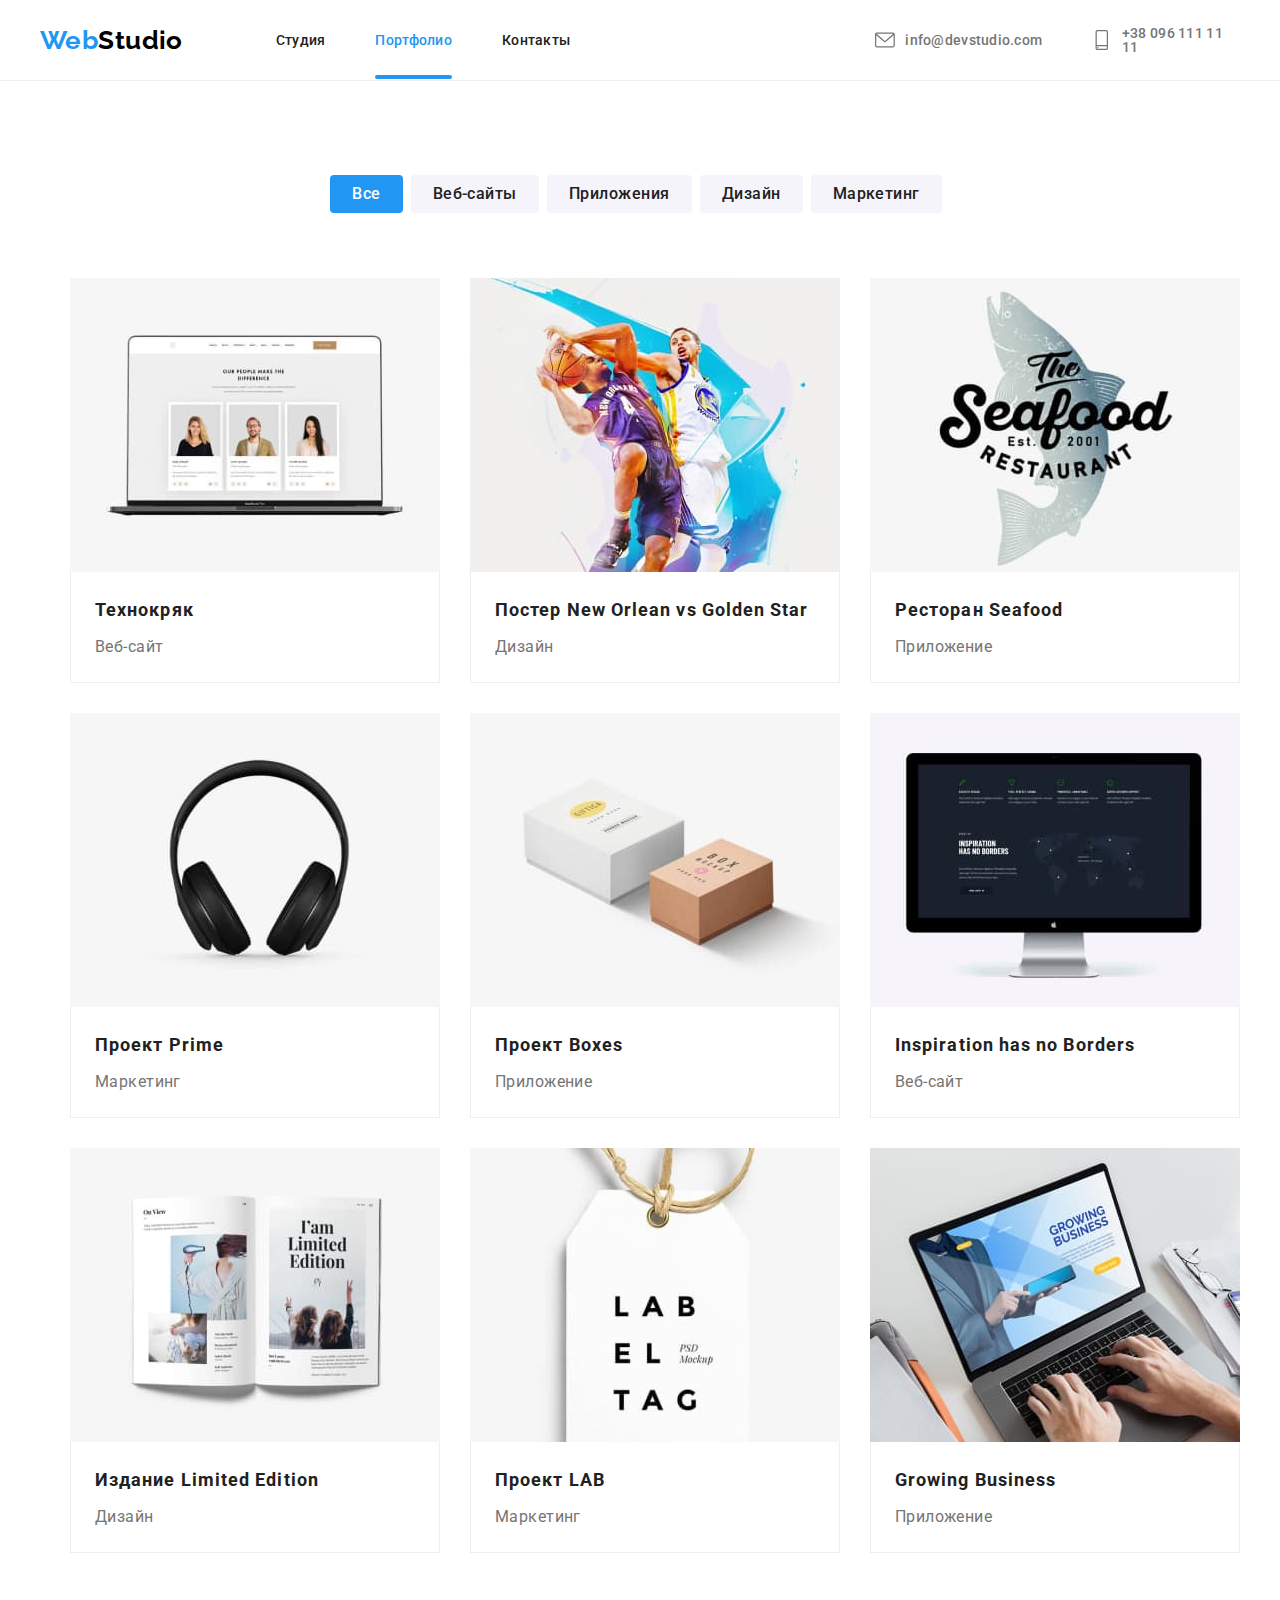
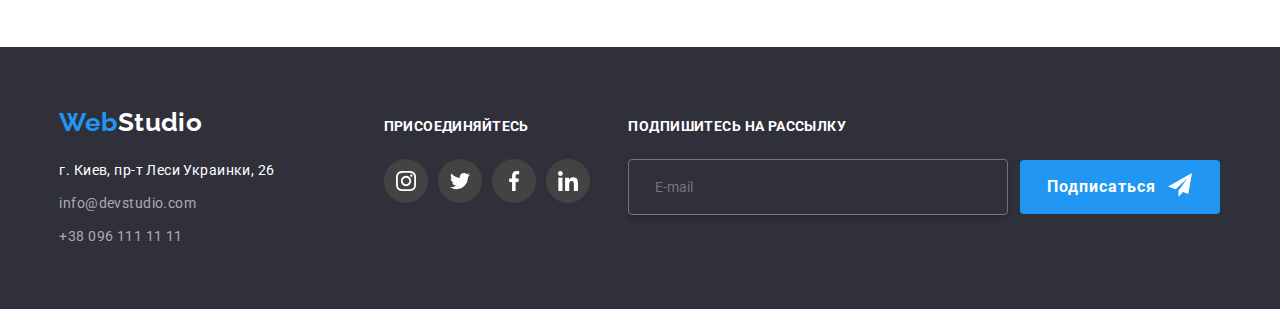
==== portfolio.html @ 8654f837 "rewright" ====
<!DOCTYPE html>
<html lang="ru">
    <head>
        <meta charset="UTF-8">
        <meta http-equiv="X-UA-Compatible" content="IE=edge">
        <meta name="viewport" content="width=device-width, initial-scale=1.0">
        <title>Document</title>
        <link rel="preconnect" href="https://fonts.googleapis.com">
        <link rel="preconnect" href="https://fonts.gstatic.com" crossorigin>
        <link href="https://fonts.googleapis.com/css2?family=Raleway:wght@700&family=Roboto:wght@400;500;700;900&display=swap"
            rel="stylesheet">
        <link rel="stylesheet" href="./scss/utils/_normolize.scss">
        <link rel="stylesheet" href="./css/main.min.css">
    </head>

    <body class="page">
            <div class="page-header header--border">
                <nav class="container header">
                    <div class="nav">
                        <a class="logo logo--upper link" href=""><span class="accent">Web</span>Studio</a>
            
                        <button class="menu-toggle js-open-menu" aria-expanded="false" aria-controls="mobile-menu">
                            <svg class="icon-menu">
                                <use href="./images/icons.svg#icon-menu"></use>
                            </svg>
                        </button>
            
                        <div class="menu-container js-menu-container" id="mobile-menu">
                            <div class="menu-flex">
            
                                <ul class="mob-header__list list">
                                    <li class="mob-header__item">
                                        <a class="mob-header__link mob-header__link--black  link"
                                            href="./index.html">Студия</a>
                                    </li>
            
                                    <li class="mob-header__item">
                                        <a class="mob-header__link header__link--black header__current link" href="./portfolio.html">Портфолио</a>
                                    </li>
            
                                    <li class="mob-header__item">
                                        <a class="mob-header__link header__link--black link" href="">Контакты</a>
                                    </li>
                                </ul>
                                <button class="menu-toggle js-close-menu">
                                    <svg class="icon-cross">
                                        <use href="./images/icons.svg#icon-Vector"></use>
                                    </svg>
                                </button>
                            </div>
                            <div>
                                <ul class="mob-header__adress list">
                                    <li class="mob-header__item">
                                        <a class="mob-header__link link header__phone mob-header__phone"
                                            href="tel:+380961111111"></a>
                                    </li>
                                    <li class="mob-header__item">
                                        <a class="mob-header__link link header__mail mob-header__mail header__contact"
                                            href="mailto:info@devstudio.com"></a>
                                    </li>
            
                                </ul>
                            </div>
            
                            <div>
                                <ul class="list social-list social-list-menu">
                                    <li class="social-list__item social-list-menu__mobil">
                                        <a class="social-list__link social-list-menu__link link" href="#">
                                            <p>Instagram</p>
                                        </a>
                                    </li>
                                    <li class="social-list__item social-list-menu__mobil">
                                        <a class="social-list__link social-list-menu__link link" href="#">
                                            <p>Twitter</p>
                                        </a>
                                    </li>
                                    <li class="social-list__item social-list-menu__mobil">
                                        <a class="social-list__link social-list-menu__link link" href="#">
                                            <p>Facebook</p>
                                        </a>
                                    </li>
                                    <li class="social-list__item social-list-menu__mobil">
                                        <a class="social-list__link social-list-menu__link social-list-menu__link--outborder link"
                                            href="#">
                                            <p>
                                                Linkadln
                                            </p>
                                        </a>
                                    </li>
                                </ul>
            
                            </div>
            
                        </div>
                    </div>
            
                    <div class="mobil-menu">
                        <ul class="header__list list">
                            <li class="header__item">
                                <a class="header__link header__link--black  link" href="./index.html">Студия</a>
                            </li>
            
                            <li class="header__item">
                                <a class="header__link header__link--black header__current link" href="./portfolio.html">Портфолио</a>
                            </li>
            
                            <li class="header__item">
                                <a class="header__link header__link--black link" href="">Контакты</a>
                            </li>
                        </ul>
            
                        <ul class="header__adress">
                            <li class="header__item">
                                <a class="header__link link header__mail header__contact" href="mailto:info@devstudio.com">
                                    <svg class="header__icon" aria-hidden="true">
                                        <use href="./images/icons.svg#icon-envelope"></use>
                                    </svg>
                                </a>
                            </li>
            
                            <li class="header__item">
                                <a class="header__link link header__phone" href="tel:+380961111111">
                                    <svg class="header__icon" aria-hidden="true">
                                        <use href="./images/icons.svg#icon-smartphone"></use>
                                    </svg>
                                </a>
                            </li>
                        </ul>
                    </div>
                </nav>
            </div>
        <main>
            <section class="section section-portfolio">
                <div class="container">
                    <h1 class="button-caption">Заголовки</h1>
                    <ul class="list button-list">
                        <li class="btn-list"><button class="button active" type="button">Все</button></li>
                        <li class="btn-list"><button class="button" type="button">Веб-сайты</button></li>
                        <li class="btn-list"><button class="button" type="button">Приложения</button></li>
                        <li class="btn-list"><button class="button" type="button">Дизайн</button></li>
                        <li class="btn-list"><button class="button" type="button">Маркетинг</button></li>
                    </ul>

                    <ul class="container project list">
                            <li class="project__list">
                                <a class="project__link link" href="">
                                    <div class="project__img">
                                        <img srcset="
                                        ./images/mob/web.jpg 1x,
                                        ./images/mob/web2.jpg 2x,
                                        ./images/tablet/deskteam.jpg 1x,
                                        ./images/tablet/deskteam@2x.jpg 2x,
                                        ./images/desk/teamdesk.jpg 1x,
                                        ./images/desk/teamdesk@2x.jpg 2x
                                        "                                        
                                        src="./images/mob/web.jpg" alt="Веб-сайт">
                                        <div class="project__overlay">
                                            <p>
                                                Ресурс предлагает комплексные предложения с разным уровнем функционала и сервисов. Все это позволит посетителю
                                                получить
                                                исчерпывающие сведения о компании или частном лице.
                                            </p>
                                        </div>
                                    </div>
                                    <div class="project__group">
                                        <h2 class="project__title">Технокряк</h2>
                                        <p class="project__text">Веб-сайт</p>
                                    </div>
                                </a>
                            </li>
                            <li class="project__list">
                                <a class="project__link link" href="">
                                    <div  class="project__img">
                                        <img 
                                        srcset="
                                        ./images/mob/design-mob.jpg 1x,
                                        ./images/mob/design-mob2.jpg 2x,
                                        ./images/tablet/design.jpg 1x,
                                        ./images/tablet/design@2x.jpg 2x,
                                        ./images/desk/design740.jpg 1x,
                                        ./images/desk/design740@2x.jpg 2x
                                        "                                 
                                        
                                        src="./images/mob/desk-mob.jpg" alt="Дизайн" height="405">
                                        <div class="project__overlay">
                                            <p>
                                                Ресурс предлагает комплексные предложения с разным уровнем функционала и сервисов. Все это позволит
                                                посетителю
                                                получить
                                                исчерпывающие сведения о компании или частном лице.
                                            </p>
                                        </div>
                                    </div>
                                    <div class="project__group">
                                        <h2 class="project__title">Постер New Orlean vs Golden Star</h2>
                                        <p class="project__text">Дизайн</p>
                                    </div>
                                </a>
                                
                            </li>
                            <li class="project__list">
                                <a class="project__link link" href="">
                                    <div class="project__img">
                                        <img 
                                        srcset="
                                        ./images/mob/restaurant-mob.jpg 1x,
                                        ./images/mob/restaurant-mob2.jpg 2x,
                                        ./images/tablet/restaurant.jpg 1x,
                                        ./images/tablet/restaurant@2x.jpg 2x,
                                        ./images/desk/restaurant-big.jpg 1x,
                                        ./images/desk/restaurant-big@2x.jpg 2x
                                        "                                 
                                        src="./images/mob/restaurant-mob.jpg" alt="Приложение" height="405">
                                        <div class="project__overlay">
                                            <p>
                                                Ресурс предлагает комплексные предложения с разным уровнем функционала и сервисов. Все это позволит
                                                посетителю
                                                получить
                                                исчерпывающие сведения о компании или частном лице.
                                            </p>
                                        </div>
                                    </div>
                                    <div class="project__group">
                                        <h2 class="project__title">Ресторан Seafood</h2>
                                        <p class="project__text">Приложение</p>
                                    </div>
                                </a>
                                
                            </li>
                            <li class="project__list">
                                <a class="project__link link" href="">
                                    <div class="project__img">
                                        <img 
                                        srcset="
                                        ./images/mob/headphones.jpg 1x,
                                        ./images/mob/headphones-mob2.jpg 2x,
                                        ./images/tablet/headphones.jpg 1x,
                                        ./images/tablet/headphones@2x.jpg 2x,
                                        ./images/desk/headphones-desk.jpg 1x,
                                        ./images/desk/headphones-desk@2x.jpg 2x
                                        "                                 
                                        
                                        src="./images/mob/headphones.jpg" alt="Маркетинг" height="405">
                                        <div class="project__overlay">
                                            <p>
                                                Ресурс предлагает комплексные предложения с разным уровнем функционала и сервисов. Все это позволит
                                                посетителю
                                                получить
                                                исчерпывающие сведения о компании или частном лице.
                                            </p>
                                        </div>
                                    </div>
                                    <div class="project__group">
                                        <h2 class="project__title">Проект Prime</h2>
                                        <p class="project__text">Маркетинг</p>
                                    </div>
                                </a>
                            </li>
                            <li class="project__list">
                                <a class="project__link link" href="">
                                    <div class="project__img">
                                        <img 
                                        srcset="
                                        ./images/mob/box-mob.jpg 1x,
                                        ./images/mob/box-mob2.jpg 2x,
                                        ./images/tablet/box.jpg 1x,
                                        ./images/tablet/box@2x.jpg 2x,
                                        ./images/desk/box-desk.jpg 1x,
                                        ./images/desk/box-desk@2x.jpg 2x
                                        "                                 
                                                                          
                                        src="./images/mob/box-mob.jpg" alt="Приложение" height="405">
                                        <div class="project__overlay">
                                            <p>
                                                Ресурс предлагает комплексные предложения с разным уровнем функционала и сервисов. Все это позволит
                                                посетителю
                                                получить
                                                исчерпывающие сведения о компании или частном лице.
                                            </p>
                                        </div>
                                    </div>
                                    <div class="project__group">
                                        <h2 class="project__title">Проект Boxes</h2>
                                        <p class="project__text">Приложение</p>
                                    </div>
                                </a>
                            </li>
                            <li class="project__list">
                                <a class="project__link link" href="">
                                    <div class="project__img">
                                        <img 
                                        srcset="
                                        ./images/mob/desk-mob.jpg 1x,
                                        ./images/mob/desk-mob2.jpg 2x,
                                        ./images/tablet/desktop.jpg 1x,
                                        ./images/tablet/desktop@2x.jpg 2x,
                                        ./images/desk/desk-desk.jpg 1x,
                                        ./images/desk/desk-desk@2x.jpg 2x
                                        "                                 
                                        src="./images/mob/desk-mob.jpg" alt="Веб-сайт" height="405">
                                        <div class="project__overlay">
                                            <p>
                                                Ресурс предлагает комплексные предложения с разным уровнем функционала и сервисов. Все это позволит
                                                посетителю
                                                получить
                                                исчерпывающие сведения о компании или частном лице.
                                            </p>
                                        </div>
                                    </div>
                                    <div class="project__group">
                                        <h2 class="project__title">Inspiration has no Borders</h2>
                                        <p class="project__text">Веб-сайт</p>
                                    </div>
                                </a>
                            </li>
                            <li class="project__list">
                                <a class="project__link link" href="">
                                    <div class="project__img">
                                        <img 
                                         srcset="
                                        ./images/mob/bookmob.jpg 1x,
                                        ./images/mob/bookmob2.jpg 2x,
                                        ./images/tablet/book.jpg 1x,
                                        ./images/tablet/book@2x.jpg 2x,
                                        ./images/desk/book-desk.jpg 1x,
                                        ./images/desk/book-desk@2x.jpg 2x
                                        " 
                                        
                                        src="./images//mob/book-mob.jpg" alt="Дизайн" height="405">
                                        <div class="project__overlay">
                                            <p>
                                                Ресурс предлагает комплексные предложения с разным уровнем функционала и сервисов. Все это позволит
                                                посетителю
                                                получить
                                                исчерпывающие сведения о компании или частном лице.
                                            </p>
                                        </div>
                                    </div>
                                    <div class="project__group">
                                        <h2 class="project__title">Издание Limited Edition</h2>
                                        <p class="project__text">Дизайн</p>
                                    </div>
                                </a>
                            </li>
                            <li class="project__list">
                                <a class="project__link link" href="">
                                    <div class="project__img">
                                        <img 
                                        srcset="
                                        ./images/mob/label-mob.jpg 1x,
                                        ./images/mob/label-mob2.jpg 2x,
                                        ./images/tablet/label.jpg 1x,
                                        ./images/tablet/label@2x.jpg 2x,
                                        ./images/desk/label-desk.jpg 1x,
                                        ./images/desk/label-desk@2x.jpg 2x
                                        " 
                                        
                                        src="./images/mob/label-mob.jpg" alt="Маркетинг" height="405">
                                        <div class="project__overlay">
                                            <p>
                                                Ресурс предлагает комплексные предложения с разным уровнем функционала и сервисов. Все это позволит
                                                посетителю
                                                получить
                                                исчерпывающие сведения о компании или частном лице.
                                            </p>
                                        </div>
                                    </div>
                                    <div class="project__group">
                                        <h2 class="project__title">Проект LAB</h2>
                                        <p class="project__text">Маркетинг</p>
                                    </div>
                                </a>
                            </li>
                            <li class="project__list">
                                <a class="project__link link" href="">
                                    <div class="project__img">
                                        <img 
                                         srcset="
                                        ./images/mob/laptop-mob.jpg 1x,
                                        ./images/mob/laptop-mob2.jpg 2x,
                                        ./images/tablet/laptop.jpg 1x,
                                        ./images/tablet/laptop@2x.jpg 2x,
                                        ./images/desk/laptop-desk.jpg 1x,
                                        ./images/desk/laptop-desk@2x.jpg 2x
                                        " 
                                        
                                        
                                        src="./images/mob/laptop-mob.jpg" alt="Приложение" height="405">
                                        <div class="project__overlay">
                                            <p>
                                                Ресурс предлагает комплексные предложения с разным уровнем функционала и сервисов. Все это позволит
                                                посетителю
                                                получить
                                                исчерпывающие сведения о компании или частном лице.
                                            </p>
                                        </div>
                                    </div>
                                    <div class="project__group">
                                        <h2 class="project__title">Growing Business</h2>
                                        <p class="project__text">Приложение</p>
                                    </div>
                                </a>
                            </li>
                    </ul>
                </div>
            </section>
        </main>
        
        <footer class="footer">
            <div class="container footer-flex">
                <div class="adress">
                    <a class="logo link" href=""><span class="accent">Web</span>Studio</a>
        
                    <address>
                        <ul class="footer-contakts-list list">
                            <li class="footer-menu">
                                <a class="footer-contakts-link link" href="">г. Киев, пр-т Леси Украинки, 26</a>
                            </li>
        
                            <li class="footer-menu">
                                <a class="footer-contakts-link items link"
                                    href="mailto:info@devstudio.com">info@devstudio.com</a>
                            </li>
        
                            <li class="footer-menu">
                                <a class="footer-contakts-link items link" href="tel:+380961111111">+38 096 111 11 11</a>
                            </li>
                        </ul>
                    </address>
                </div>
        
                <div class="cta">
                    <b class="cta__title">присоединяйтесь</b>
                    <ul class="list list-cta">
                        <li class="social-item-cta">
                            <a class="social-list__link social-list__link--grey link" href="#">
                                <svg class="social-icon-cta" aria-hidden="true">
                                    <use href="./images/icons.svg#icon-insta"></use>
                                </svg>
                            </a>
                        </li>
                        <li class="social-item-cta">
                            <a class="social-list__link social-list__link--grey link" href="#">
                                <svg class="social-icon-cta" aria-hidden="true">
                                    <use href="./images/icons.svg#icon-tw"></use>
                                </svg>
                            </a>
                        </li>
                        <li class="social-item-cta">
                            <a class="social-list__link social-list__link--grey link" href="#">
                                <svg class="social-icon-cta" aria-hidden="true">
                                    <use href="./images/icons.svg#icon-fb"></use>
                                </svg>
                            </a>
                        </li>
                        <li class="social-item-cta">
                            <a class="social-list__link social-list__link--grey link" href="#">
                                <svg class="social-icon-cta" aria-hidden="true">
                                    <use href="./images/icons.svg#icon-in"></use>
                                </svg>
                            </a>
                        </li>
                    </ul>
                </div>

                <div class="follow-form">
                    <b class="cta__title">подпишитесь на рассылку</b>
                    <form class="form-follow-send">
                        <label class="form-follow-lable" for="follow-email"></label>
                        <input class="form-follow-input" id="follow-email" type="text" name="email" placeholder="E-mail">
                        <button class="form-send-button" type="submit">Подписаться
                            <svg class="form-send-icon" aria-hidden="true" width="24" height="24">
                                <use href="./images/icons.svg#icon-send"></use>
                            </svg>
                        </button>
                    </form>
                </div>
            </div>
        </footer>
        <script defer src="./js/mobil-menu.js"></script>
    </body>
</html>
---- css/main.min.css ----
/*! normalize.css v8.0.1 | MIT License | github.com/necolas/normalize.css */html{line-height:1.15;-webkit-text-size-adjust:100%}body{margin:0}main{display:block}h1{font-size:2em;margin:.67em 0}hr{box-sizing:content-box;height:0;overflow:visible}pre{font-family:monospace,monospace;font-size:1em}a{background-color:rgba(0,0,0,0)}abbr[title]{border-bottom:none;text-decoration:underline;-webkit-text-decoration:underline dotted;text-decoration:underline dotted}b,strong{font-weight:bolder}code,kbd,samp{font-family:monospace,monospace;font-size:1em}small{font-size:80%}sub,sup{font-size:75%;line-height:0;position:relative;vertical-align:baseline}sub{bottom:-0.25em}sup{top:-0.5em}img{border-style:none}button,input,optgroup,select,textarea{font-family:inherit;font-size:100%;line-height:1.15;margin:0}button,input{overflow:visible}button,select{text-transform:none}button,[type=button],[type=reset],[type=submit]{-webkit-appearance:button}button::-moz-focus-inner,[type=button]::-moz-focus-inner,[type=reset]::-moz-focus-inner,[type=submit]::-moz-focus-inner{border-style:none;padding:0}button:-moz-focusring,[type=button]:-moz-focusring,[type=reset]:-moz-focusring,[type=submit]:-moz-focusring{outline:1px dotted ButtonText}fieldset{padding:.35em .75em .625em}legend{box-sizing:border-box;color:inherit;display:table;max-width:100%;padding:0;white-space:normal}progress{vertical-align:baseline}textarea{overflow:auto}[type=checkbox],[type=radio]{box-sizing:border-box;padding:0}[type=number]::-webkit-inner-spin-button,[type=number]::-webkit-outer-spin-button{height:auto}[type=search]{-webkit-appearance:textfield;outline-offset:-2px}[type=search]::-webkit-search-decoration{-webkit-appearance:none}::-webkit-file-upload-button{-webkit-appearance:button;font:inherit}details{display:block}summary{display:list-item}template{display:none}[hidden]{display:none}html{box-sizing:border-box}:root{--font-family-primary: "Roboto", sans-serif;--font-family-logo: "Raleway", sans-serif;--color-background-primary: #e5e5e5;--color-tertiary: #ffffff;--color-primary: #757575;--color-secondary: #212121;--color-accent: #2196f3;--color-background: #2f303a;--color-button: #f5f4fa;--color-button-secondary: #eeeeee;--color-logo: #000000;--color-top: #ececec;--color-client: #afb1b8}.link{text-decoration:none;color:inherit;transition:opacity 250ms cubic-bezier(0.4, 0, 0.2, 1)}.list,.benefit__set,.client__set,.team__set{list-style:none;padding:0;margin:0;display:flex}h1,h2,h3,h4,h5,h6,p{margin:0}img{display:block;height:auto}@media screen and (max-width: 767px){img{width:100%}}*:focus-visible{outline:none}.logo{font-family:var(--font-family-logo);color:var(--color-logo);font-weight:700;font-size:26px;line-height:1.19;margin-top:26px;margin-bottom:26px}.footer .logo{color:var(--color-tertiary);margin-left:170px;margin:auto}@media screen and (min-width: 768px){.footer .logo{margin:0}}.header{display:block;align-items:center;position:relative}@media screen and (min-width: 768px){.header{display:flex}}@media screen and (min-width: 768px){.page-header{height:80px}}@media screen and (min-width: 768px)and (max-width: 1199px){.header__adress{display:block;list-style:none;margin-top:21px;margin-bottom:21px}}@media screen and (min-width: 1200px){.header__adress{display:flex;list-style:none;align-items:center;padding:0;margin-left:305px}}@media screen and (min-width: 768px){.header__list{list-style:none;padding-top:32px}}@media screen and (min-width: 1200px){.header__list{margin-left:93px}}@media screen and (max-width: 767px){.mobil-menu{display:none}}@media screen and (min-width: 768px){.mobil-menu{display:flex;height:100%}}@media screen and (min-width: 1200px){.mobil-menu{justify-content:space-between}}.header__link{font-weight:500;line-height:1.14;line-height:100%;letter-spacing:.02em;display:flex;align-items:center;fill:var(--color-primary);cursor:pointer;color:var(--color-primary)}.header__link--black{color:var(--color-secondary)}@media screen and (min-width: 768px){.header__link--black{padding-bottom:32px}}.header__link:hover,.header__link:focus,.header__current,.accent{color:var(--color-accent);fill:var(--color-accent);transition:cubic-bezier(0.4, 0, 0.2, 1);transition-duration:250ms}.header__current{position:relative}.header__link.header__current::after{position:absolute;content:" ";display:block;background-color:var(--color-accent);bottom:0;height:4px;width:100%;border-radius:2px}.header__mail::after{content:"info@devstudio.com";display:inline-block}@media screen and (min-width: 768px)and (max-width: 1199px){.header__mail{padding-bottom:10px}}.header__phone::after{content:"+38 096 111 11 11";display:inline-block}.header__icon{width:20px;height:20px;margin-right:10px}.nav{height:80px;position:relative;display:flex;align-items:center;justify-content:space-between}@media screen and (min-width: 768px)and (max-width: 1199px){.nav{margin-right:88px}}.header__item:not(:last-child){margin-right:50px}@media screen and (min-width: 768px){.header--border{border-bottom:1px solid var(--color-top)}}.section-activity{display:none}@media screen and (min-width: 1200px){.section-activity{display:flex;padding-bottom:94px}}@media screen and (max-width: 767px){.section-activity__set{display:block}}.section-activity__item:not(:last-child){margin-right:30px}.section-activity__item{position:relative;width:100%}.section-activity__item::before{position:absolute;bottom:0;background-color:rgba(47,48,58,.8);content:" ";width:100%;height:70px}.section-activity__img{width:100%}.section-activity__text{bottom:27px;position:absolute;font-weight:700;text-transform:uppercase;line-height:1.17;color:var(--color-tertiary);left:25%}.team{background-color:var(--color-button);padding-bottom:60px;padding-top:60px}@media screen and (min-width: 1200px){.team{padding-bottom:94px}}.team__img{width:100%}.team__text{color:var(--color-secondary);font-size:16px;font-weight:500;line-height:1.19;text-align:center;margin-bottom:10px}.team__position{color:var(--color-primary);font-size:16px;line-height:1.19;text-align:center;margin-bottom:16px}.team__pack{padding-bottom:24px;padding-top:30px}@media screen and (max-width: 767px){.team__set{display:block;width:100%;margin-top:30px}}@media screen and (min-width: 768px){.team__set{display:flex;justify-content:center;flex-wrap:wrap;margin-top:30px}}@media screen and (min-width: 1200px){.team__set{margin-top:50px}}.team .team__item{background-color:#fff;border-radius:4px;box-shadow:0px 2px 1px 0px rgba(0,0,0,.2),0px 1px 1px 0px rgba(0,0,0,.14),0px 1px 3px 0px rgba(0,0,0,.12)}@media screen and (min-width: 768px)and (max-width: 1199px){.team .team__item{flex-basis:calc((100% - 60px)/2)}}@media screen and (min-width: 1200px){.team .team__item{width:270px}}@media screen and (max-width: 767px){.team__item:not(:last-child){margin-bottom:30px}}@media screen and (min-width: 768px){.team__item:not(:nth-child(2n)){margin-right:30px}}@media screen and (min-width: 1200px){.team__item:not(:last-child){margin-right:30px}}@media screen and (min-width: 768px)and (max-width: 1200px){.team__item:nth-child(-n+2){margin-bottom:30px}}.social-list{justify-content:center}.social-list__item:not(:last-child){margin-right:10px}.social-list__link{display:block;width:44px;height:44px;border-radius:50%}.social-list__link--grey{background-color:#434343}.social-list__link:hover,.social-list__link:focus{cursor:pointer;background-color:var(--color-accent);transition:cubic-bezier(0.4, 0, 0.2, 1);transition-duration:250ms}.social-list__icon{fill:var(--color-client);cursor:pointer;padding:12px;width:20px;height:20px}.social-list__icon:hover{fill:var(--color-tertiary);transition:cubic-bezier(0.4, 0, 0.2, 1);transition-duration:250ms}.client{padding-top:60px;padding-bottom:60px}@media screen and (min-width: 1200px){.client{padding-bottom:94px}}.client__set{display:flex;flex-wrap:wrap;margin:-15px}@media screen and (max-width: 767px){.client__set{display:flex;flex-wrap:wrap}}@media screen and (max-width: 1200px){.client__set{display:flex}}.client__link{width:100%;height:100%;display:flex;align-items:center;justify-content:center;cursor:pointer;fill:var(--color-client);border:1px solid var(--color-client);border-radius:4px}.client__link:hover,.client__link:focus{fill:var(--color-accent);transition:cubic-bezier(0.4, 0, 0.2, 1);transition-duration:250ms;border:1px solid var(--color-accent)}.client__list{height:92px;width:100%;flex-wrap:wrap}@media screen and (max-width: 767px){.client__list{width:calc((100% - 60px)/2);margin:15px}}@media screen and (min-width: 768px){.client__list{width:calc((100% - 90px)/3);margin:15px}}@media screen and (min-width: 1200px){.client__list{width:calc((100% - 180px)/6);margin:15px}}.client__icon{width:106px;height:60px}.benefit{padding-top:60px}@media screen and (max-width: 1199px){.benefit{padding-bottom:60px}}@media screen and (max-width: 767px){.benefit__set{display:block}}@media screen and (min-width: 768px){.benefit__set{display:flex;flex-wrap:wrap;justify-content:center}}@media screen and (min-width: 1200px){.benefit__set{display:flex;flex-wrap:wrap;margin-bottom:0}}.benefit__item{display:flex;align-items:center;justify-content:center;border-radius:4px;background-color:var(--color-button);flex-wrap:wrap}.benefit__icon{width:70px;height:70px;padding:25px 100px}.benefit__title{color:var(--color-secondary);font-weight:700;font-size:14px;line-height:1.14;text-transform:uppercase;margin-bottom:10px;margin-top:30px}@media screen and (max-width: 767px){.benefit__title{text-align:center}}.benefit__text{color:var(--color-primary);line-height:1.71}@media screen and (max-width: 767px){.benefit__list{width:100%}}@media screen and (min-width: 768px){.benefit__list{width:354px}}@media screen and (min-width: 1200px){.benefit__list{width:270px;flex-basis:calc((100% - 120px)/4)}}@media screen and (min-width: 768px){.benefit__list:not(:nth-child(2n)){margin-right:30px}}@media screen and (min-width: 1200px){.benefit__list:not(:last-child){margin-right:30px}}@media screen and (min-width: 768px)and (max-width: 1200px){.benefit__list:nth-child(-n+2){margin-bottom:30px}}@media screen and (max-width: 767px){.benefit__list:not(:last-child){margin-bottom:30px}}.title{font-weight:700;font-size:28px;line-height:1.17;color:var(--color-secondary);text-align:center}@media screen and (min-width: 1200px){.title{font-size:36px}}.title--small{font-size:20px;line-height:1.15}.section{margin:auto}@media screen and (max-width: 480px){.section{padding:60px 0}}@media screen and (max-width: 767px){.section{padding:60px 0}}@media screen and (min-width: 1200px){.section{padding-top:94px}}.section-portfolio{margin:auto}@media screen and (max-width: 767px){.section-portfolio{padding-bottom:60px;padding-top:30px}}@media screen and (min-width: 768px)and (max-width: 1199px){.section-portfolio{padding-top:60px}}@media screen and (min-width: 1200px){.section-portfolio{padding-bottom:94px}}.hero{padding-top:200px;padding-bottom:200px;text-align:center;max-width:1200px}@media screen and (max-width: 479px){.hero{max-width:480px;background-image:linear-gradient(to right, rgba(47, 48, 58, 0.4), rgba(47, 48, 58, 0.4)),url(/images/mob/Header-mob.jpg)}}@media screen and (max-width: 479px)and (min-device-pixel-ratio: 2),screen and (max-width: 479px)and (-webkit-min-device-pixel-ratio: 2),screen and (max-width: 479px)and (min-resolution: 192dpi),screen and (max-width: 479px)and (min-resolution: 2dppx){.hero{background-image:linear-gradient(to right, rgba(47, 48, 58, 0.4), rgba(47, 48, 58, 0.4)),url(/images/mob/header-img@2x.jpg)}}@media screen and (min-width: 480px)and (max-width: 767px){.hero{max-width:768px;background-image:linear-gradient(to right, rgba(47, 48, 58, 0.4), rgba(47, 48, 58, 0.4)),url(/images/tablet/header-tablet.jpg)}}@media screen and (min-width: 480px)and (max-width: 767px)and (min-device-pixel-ratio: 2),screen and (min-width: 480px)and (max-width: 767px)and (-webkit-min-device-pixel-ratio: 2),screen and (min-width: 480px)and (max-width: 767px)and (min-resolution: 192dpi),screen and (min-width: 480px)and (max-width: 767px)and (min-resolution: 2dppx){.hero{background-image:linear-gradient(to right, rgba(47, 48, 58, 0.4), rgba(47, 48, 58, 0.4)),url(/images/tablet/header-tablet2.jpg)}}@media screen and (min-width: 768px){.hero{max-width:1200px;background-image:linear-gradient(to right, rgba(47, 48, 58, 0.4), rgba(47, 48, 58, 0.4)),url(/images/desk/header-desk.jpg)}}@media screen and (min-width: 768px)and (max-width: 1200px)and (min-device-pixel-ratio: 2),screen and (min-width: 768px)and (max-width: 1200px)and (-webkit-min-device-pixel-ratio: 2),screen and (min-width: 768px)and (max-width: 1200px)and (min-resolution: 192dpi),screen and (min-width: 768px)and (max-width: 1200px)and (min-resolution: 2dppx){.hero{background-image:linear-gradient(to right, rgba(47, 48, 58, 0.4), rgba(47, 48, 58, 0.4)),url(/images/desk/header-desk2.jpg)}}.hero__title{font-weight:900;font-size:26px;text-transform:uppercase;letter-spacing:.06em;line-height:1.36;margin-bottom:30px;color:var(--color-tertiary)}@media screen and (min-width: 1200px){.hero__title{font-size:44px}}.hero__overlay{background-color:var(--color-background);background-repeat:no-repeat;background-size:cover;background-position:center;width:100%;max-width:1600px;max-height:600px;margin-left:auto;margin-right:auto}.footer-contakts-link{color:var(--color-tertiary);line-height:1.71;font-style:normal}.footer-menu:not(:last-child){margin-bottom:9px}.footer-contakts-link:hover,.footer-contakts-link:focus{color:var(--color-accent);transition:cubic-bezier(0.4, 0, 0.2, 1);transition-duration:250ms}.footer-contakts-list .items{color:rgba(255,255,255,.6)}.footer{background-color:var(--color-background);padding-top:60px;padding-bottom:60px}.footer-flex{display:block;text-align:center}@media screen and (min-width: 768px){.footer-flex{display:flex;align-items:baseline;flex-wrap:wrap;justify-content:space-around}}@media screen and (min-width: 1200px){.footer-flex{text-align:start}}@media screen and (min-width: 1200px){.adress{margin:0}}.footer-contakts-list{display:block;margin-top:20px;margin-bottom:60px}@media screen and (min-width: 1200px){.footer-contakts-list{left:0;margin-bottom:0}}@media screen and (min-width: 1200px){.cta{margin-top:0;margin-left:70px}}.cta__title{color:var(--color-tertiary);text-transform:uppercase;line-height:1.14;font-weight:700;letter-spacing:.03em}.list-cta,.form-follow-input{margin-top:20px;justify-content:center}@media screen and (max-width: 767px){.list-cta,.form-follow-input{margin-bottom:60px}}.social-item-cta:not(:last-child){margin-right:10px}.social-icon-cta{cursor:pointer;padding:12px;fill:var(--color-tertiary);width:20px;height:20px}.follow-form{display:block}@media screen and (min-width: 1200px){.follow-form{margin-top:0}}.form-follow-send{display:block}@media screen and (min-width: 768px)and (max-width: 1200px){.form-follow-send{display:block}}@media screen and (min-width: 1200px){.form-follow-send{display:flex}}.form-follow-input{height:50px;width:358px;padding:2px 10px;border:none;border-radius:4px;font-size:16px;box-shadow:0px 4px 4px 0px rgba(0,0,0,.15);background-color:var(--color-background);border:1px solid var(--color-primary);font:inherit;margin-bottom:20px}.form-follow-input:hover,.form-follow-input:focus{border-color:var(--color-accent);color:var(--color-tertiary);transition:cubic-bezier(0.4, 0, 0.2, 1);transition-duration:250ms}.form-follow-input::-moz-placeholder{padding:15px 295px 15px 16px}.form-follow-input:-ms-input-placeholder{padding:15px 295px 15px 16px}.form-follow-input::placeholder{padding:15px 295px 15px 16px}.form-field-input:hover+svg,.form-field-input:focus+svg{fill:var(--color-accent);border-color:var(--color-accent);transition:cubic-bezier(0.4, 0, 0.2, 1);transition-duration:250ms}.form-send-button{position:relative;height:50px;width:200px;background-color:var(--color-accent);border-radius:4px;padding:27px;border:none;cursor:pointer;align-items:center;display:flex;margin:auto;font-family:var(--font-family-primary);font-weight:700;font-size:16px;line-height:1.88;letter-spacing:.06em;color:var(--color-tertiary)}@media screen and (min-width: 1200px){.form-send-button{margin-left:12px}}.form-send-icon{position:absolute;fill:var(--color-tertiary);right:28px;top:13px;margin-left:10px}.project{flex-wrap:wrap}@media screen and (min-width: 1200px){.project{padding-bottom:0}}.project__list{position:relative;box-sizing:border-box;height:auto;background-color:#fff;overflow:hidden;width:100%}@media screen and (min-width: 768px)and (max-width: 1199px){.project__list{display:flex;justify-content:center;flex-wrap:wrap;width:calc((100% - 60px)/2);margin:15px}}@media screen and (min-width: 1200px){.project__list{display:flex;justify-content:center;flex-wrap:wrap;width:calc((100% - 90px)/3);margin:15px}}@media screen and (max-width: 787px){.project__list:not(:last-child){margin-bottom:30px}}.project__link{display:block}.project__link:hover{box-shadow:1px 4px 6px rgba(0,0,0,.16),0px 4px 4px rgba(0,0,0,.06),0px 1px 1px rgba(0,0,0,.12)}.project__img{display:block;position:relative;height:auto;overflow:hidden}.project__title{color:var(--color-secondary);font-size:18px;font-weight:700;line-height:2;letter-spacing:.06em;margin-bottom:4px}.project__text{font-size:16px;line-height:1.88;margin-bottom:0}.project__group{padding:20px 24px;border-bottom:1px solid var(--color-button-secondary);border-left:1px solid var(--color-button-secondary);border-right:1px solid var(--color-button-secondary)}.project__overlay{position:absolute;padding:63px 24px;top:0;left:0;font-size:18px;line-height:1.55;color:var(--color-tertiary);background-color:var(--color-accent);transform:translateY(410px);transition:cubic-bezier(0.4, 0, 0.2, 1);transition-duration:250ms}.project__link:hover .project__overlay{transform:translateY(0)}@media screen and (min-width: 1200px){.project__list:nth-last-child(-n+3){margin-bottom:0}}.modal{position:absolute;top:50%;left:50%;transform:translate(-50%, -50%);padding:40px;border-radius:4px;background-color:var(--color-tertiary);box-shadow:0px 2px 1px 0px rgba(0,0,0,.2),0px 1px 1px 0px rgba(0,0,0,.14),0px 1px 3px 0px rgba(0,0,0,.12)}.modal-mob{padding:40px;border-radius:4px;background-color:var(--color-tertiary);box-shadow:0px 2px 1px 0px rgba(0,0,0,.2),0px 1px 1px 0px rgba(0,0,0,.14),0px 1px 3px 0px rgba(0,0,0,.12)}@media screen and (max-width: 767px){.modal-mob{position:absolute;top:50%;left:50%;transform:translate(-50%, -50%);max-width:500px}}.overlay-button{position:relative}.project__overlay{transition:cubic-bezier(0.4, 0, 0.2, 1);transition-duration:1250ms}.close-button{position:absolute;transform:translate(-75%, -75%);margin:3px 4px 4px 4px;border:1px solid var(--color-tertiary)}.close-button:hover,.close-button:focus{fill:var(--color-accent)}.modal-button{position:absolute;top:8px;right:8px;padding:0;width:30px;height:30px;border:1px solid rgba(0,0,0,.1);border-radius:50%;background-color:var(--color-tertiary);cursor:pointer;transition:cubic-bezier(0.4, 0, 0.2, 1);transition-duration:250ms}.form{margin-top:12px}.form-field-lable{font-size:12px;line-height:1.16;display:block;color:var(--color-primary);margin-bottom:4px}.form-field-group{position:relative;border:1px solid var(--color-client);border-radius:4px;margin-bottom:10px}.form-field-input{background-color:var(--color-tertiary);height:35px;width:400px;border:none;cursor:pointer;padding-left:35px;padding-right:13px}.form-field-group:hover,.form-field-group:focus,.form-field-group:active,.form-field-input:hover,.form-field-input:focus,.form-field-input:active{fill:var(--color-accent);border-color:var(--color-accent)}.form-field-icon{position:absolute;top:50%;left:3%;transform:translateY(-50%);fill:var(--color-logo);padding-top:11px;padding-bottom:11px}.form-field-textarea{height:96px;resize:none;padding:12px 16px;font-size:inherit;width:417px}.form-field-button{width:200px;height:50px;background-color:var(--color-accent);font-family:var(--font-family-primary);font-weight:700;font-size:16px;line-height:1.88;letter-spacing:.06em;color:var(--color-tertiary);cursor:pointer;border:none;border-radius:4px;display:block;margin-top:30px;margin-left:auto;margin-right:auto;transition:cubic-bezier(0.4, 0, 0.2, 1);transition-duration:250ms}.check-input{-webkit-appearance:none;-moz-appearance:none;appearance:none;width:16px;height:15px;border:1px solid #2196f3;position:relative;display:flex;align-items:center;margin-right:7px}.form-check{display:flex;align-items:center;cursor:pointer;margin-top:20px}.option{display:flex;justify-content:flex-end;flex-direction:row-reverse;margin-left:14px;margin-top:20px}.check__input{margin-right:7px;border:none;cursor:pointer}.check__agree{color:var(--color-accent);padding-left:3px}body{font-family:var(--font-family-primary);background-color:var(--color-background-primar);color:var(--color-primary);font-size:14px;font-weight:400;line-height:1.7;letter-spacing:.03em}.btn{background-color:var(--color-accent);font-family:var(--font-family-primary);font-weight:700;font-size:16px;line-height:1.88;letter-spacing:.06em;color:var(--color-tertiary);cursor:pointer;border:none;border-radius:4px;padding:10px 32px;display:flex;flex-wrap:wrap;margin:auto}@media screen and (min-width: 1200px){.btn{display:block}}.button.active{background-color:var(--color-accent);color:var(--color-tertiary);cursor:pointer}.button{font-family:var(--font-family-primary);background-color:var(--color-button);color:var(--color-secondary);font-weight:500;font-size:16px;line-height:1.63;letter-spacing:.03em;border:none;cursor:pointer;border-radius:4px;padding:6px 22px}.button:last-child{margin-right:0}.btn-list:hover,.btn-list:focus{box-shadow:0px 3px 1px rgba(0,0,0,.1),0px 1px 2px rgba(0,0,0,.08),0px 2px 2px rgba(0,0,0,.12)}.button:hover,.button:focus{background-color:var(--color-accent);color:var(--color-tertiary);transition:cubic-bezier(0.4, 0, 0.2, 1);transition-duration:250ms}.button-caption{display:none}.button-list{justify-content:center;margin-bottom:50px}@media screen and (max-width: 767px){.button-list{display:flex;flex-wrap:wrap;justify-content:flex-start}}.btn-list{margin-right:8px}@media screen and (max-width: 767px){.btn-list{margin-bottom:10px}}.backdrop{position:fixed;left:0;top:0;width:100%;height:100%;background-color:rgba(0,0,0,.2);transition:opacity 250ms cubic-bezier(0.4, 0, 0.2, 1);opacity:1}.backdrop{position:fixed;left:0;top:0;width:100%;height:100%;background-color:rgba(0,0,0,.2);transition:opacity 250ms cubic-bezier(0.4, 0, 0.2, 1);overflow-y:scroll;padding:40px 48px}.backdrop.is-hidden{opacity:0;pointer-events:none;visibility:hidden}.is-hidden{display:none}.container{margin-left:auto;margin-right:auto;padding-left:15px;padding-right:15px}.container__title{margin-bottom:30px}@media screen and (min-width: 480px){.container{width:480px}}@media screen and (min-width: 768px){.container{width:768px}}@media screen and (min-width: 1200px){.container{width:1200px}}.menu-flex{display:flex;justify-content:space-between}.mob-header__list{display:block;margin-top:48px}.mob-header__adress{display:block;margin-top:302px}.menu-toggle{height:40px;background-color:#fff;border:none;cursor:pointer;transition:color 250ms cubic-bezier(0.4, 0, 0.2, 1)}@media screen and (min-width: 768px){.menu-toggle{display:none}}.icon-cross{width:20px;height:20px;padding:11px;margin-top:10px;margin-right:25px}.icon-menu{width:24px;height:16px;padding:12px 8px}.mob-header__item{font-family:inherit;font-size:40px;line-height:1.17;letter-spacing:.02em;font-weight:500}.mob-header__item:not(:last-child){margin-bottom:32px}.mob-header__mail{font-family:inherit;font-size:28px;line-height:1.17;letter-spacing:.02em}.mob-header__phone{color:#2196f3}.social-list-menu{margin:0;padding:0;display:flex;justify-content:flex-start}.social-list-menu__mobil{font-family:inherit;font-size:18px;line-height:1.17;letter-spacing:.02em;font-weight:400;color:#2196f3;margin-top:64px;border-right:solid 1px rgba(33,33,33,.2);padding:10px;margin-bottom:48px}.social-list-menu__link{display:flex;width:auto;height:auto}.menu-container{position:fixed;top:0;left:0;width:100%;height:100%;padding-left:40px;padding-right:40px;padding-bottom:48px;background-color:#fff;z-index:999;transform:translateX(100%);transition:transform 250ms ease-in-out}.menu-container.is-open{transform:translateX(0)}.social-list-menu__link--outborder{border:none}/*# sourceMappingURL=main.min.css.map */
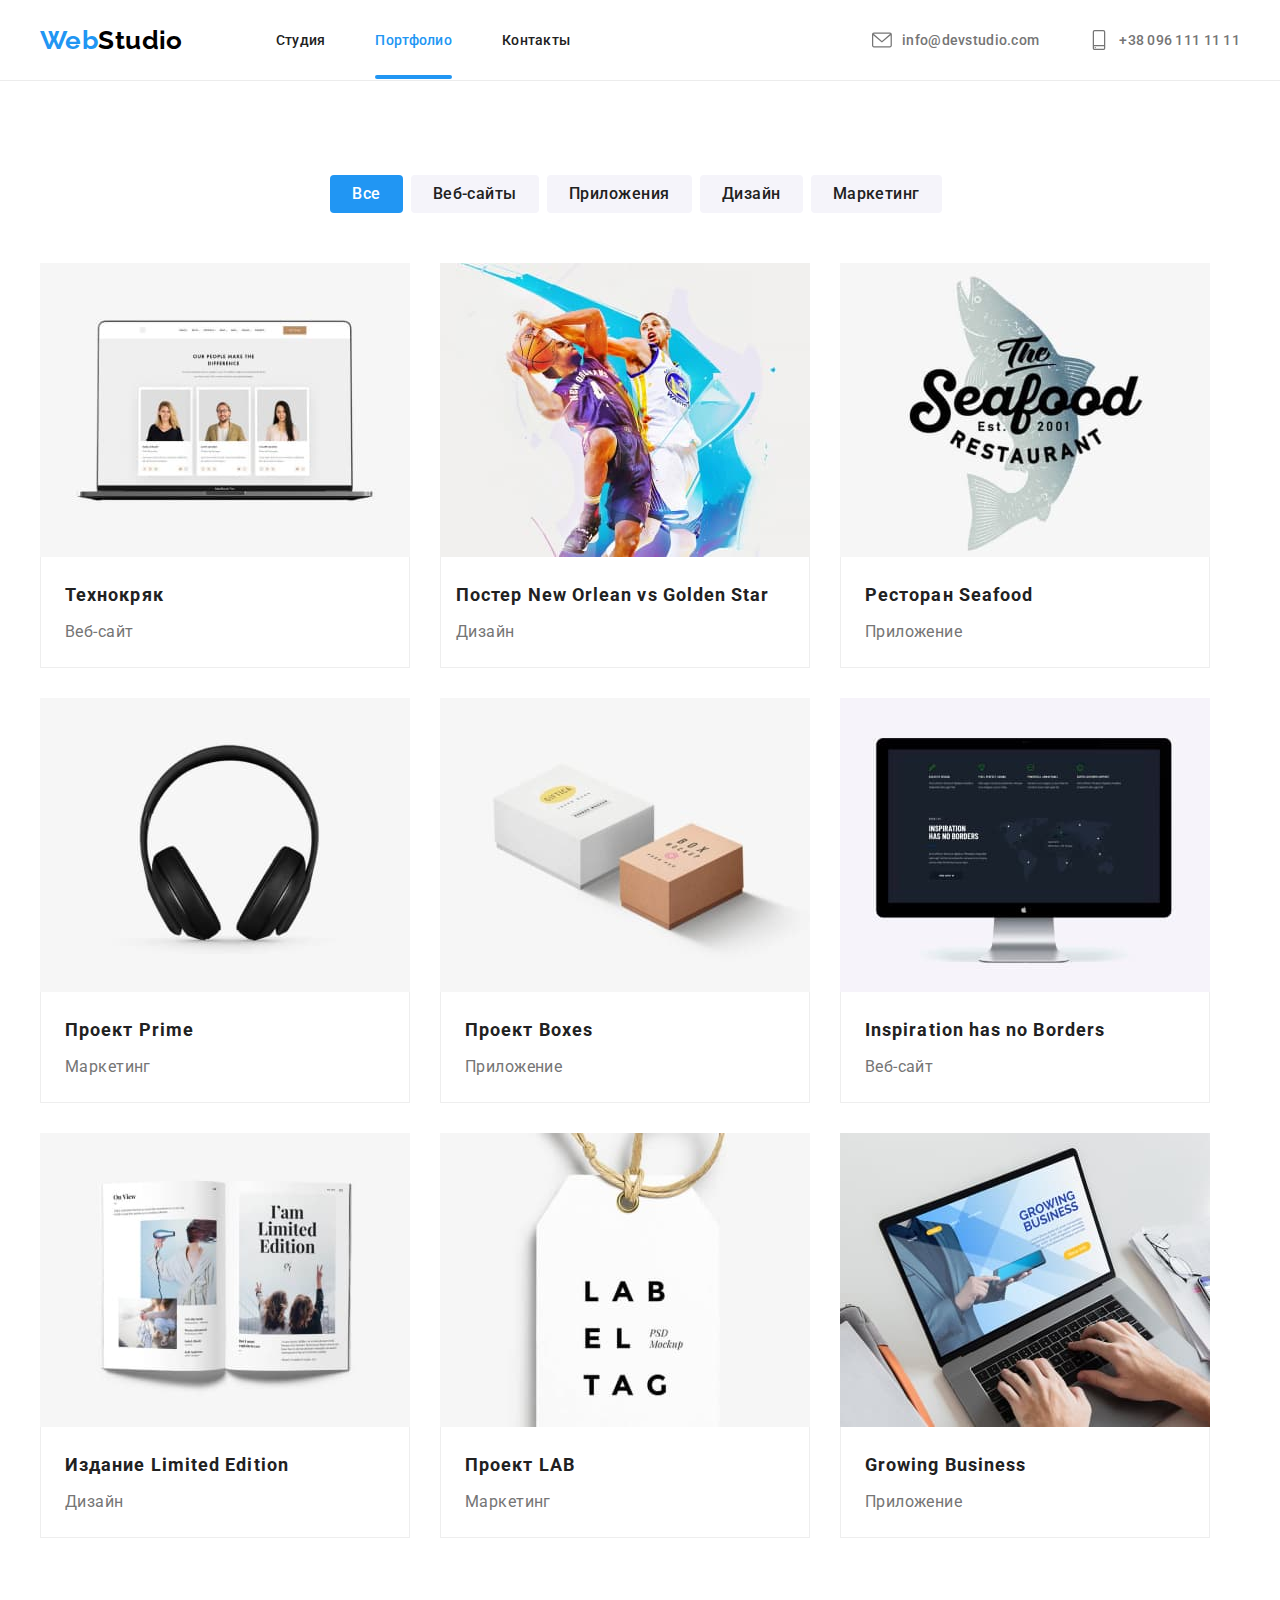
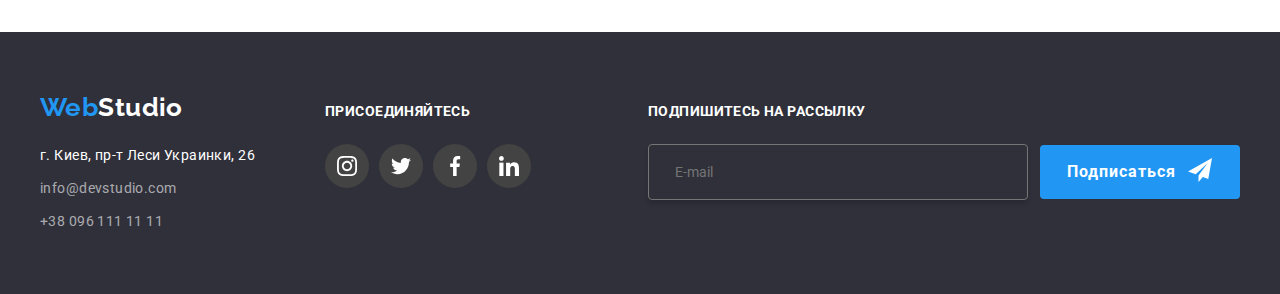
==== commit 66837030: "changes" ====
--- a/portfolio.html
+++ b/portfolio.html
@@ -9,7 +9,9 @@
         <link rel="preconnect" href="https://fonts.gstatic.com" crossorigin>
         <link href="https://fonts.googleapis.com/css2?family=Raleway:wght@700&family=Roboto:wght@400;500;700;900&display=swap"
             rel="stylesheet">
-        <link rel="stylesheet" href="./scss/utils/_normolize.scss">
+        <link rel="stylesheet" href="https://cdnjs.cloudflare.com/ajax/libs/modern-normalize/1.1.0/modern-normalize.min.css"
+            integrity="sha512-wpPYUAdjBVSE4KJnH1VR1HeZfpl1ub8YT/NKx4PuQ5NmX2tKuGu6U/JRp5y+Y8XG2tV+wKQpNHVUX03MfMFn9Q=="
+            crossorigin="anonymous" referrerpolicy="no-referrer" />
         <link rel="stylesheet" href="./css/main.min.css">
     </head>
 
@@ -141,7 +143,7 @@
                         <li class="btn-list"><button class="button" type="button">Маркетинг</button></li>
                     </ul>
 
-                    <ul class="container project list">
+                    <ul class="project list">
                             <li class="project__list">
                                 <a class="project__link link" href="">
                                     <div class="project__img">
@@ -191,7 +193,7 @@
                                             </p>
                                         </div>
                                     </div>
-                                    <div class="project__group">
+                                    <div class="project__group project__large">
                                         <h2 class="project__title">Постер New Orlean vs Golden Star</h2>
                                         <p class="project__text">Дизайн</p>
                                     </div>
--- a/css/main.min.css
+++ b/css/main.min.css
@@ -1 +1 @@
-/*! normalize.css v8.0.1 | MIT License | github.com/necolas/normalize.css */html{line-height:1.15;-webkit-text-size-adjust:100%}body{margin:0}main{display:block}h1{font-size:2em;margin:.67em 0}hr{box-sizing:content-box;height:0;overflow:visible}pre{font-family:monospace,monospace;font-size:1em}a{background-color:rgba(0,0,0,0)}abbr[title]{border-bottom:none;text-decoration:underline;-webkit-text-decoration:underline dotted;text-decoration:underline dotted}b,strong{font-weight:bolder}code,kbd,samp{font-family:monospace,monospace;font-size:1em}small{font-size:80%}sub,sup{font-size:75%;line-height:0;position:relative;vertical-align:baseline}sub{bottom:-0.25em}sup{top:-0.5em}img{border-style:none}button,input,optgroup,select,textarea{font-family:inherit;font-size:100%;line-height:1.15;margin:0}button,input{overflow:visible}button,select{text-transform:none}button,[type=button],[type=reset],[type=submit]{-webkit-appearance:button}button::-moz-focus-inner,[type=button]::-moz-focus-inner,[type=reset]::-moz-focus-inner,[type=submit]::-moz-focus-inner{border-style:none;padding:0}button:-moz-focusring,[type=button]:-moz-focusring,[type=reset]:-moz-focusring,[type=submit]:-moz-focusring{outline:1px dotted ButtonText}fieldset{padding:.35em .75em .625em}legend{box-sizing:border-box;color:inherit;display:table;max-width:100%;padding:0;white-space:normal}progress{vertical-align:baseline}textarea{overflow:auto}[type=checkbox],[type=radio]{box-sizing:border-box;padding:0}[type=number]::-webkit-inner-spin-button,[type=number]::-webkit-outer-spin-button{height:auto}[type=search]{-webkit-appearance:textfield;outline-offset:-2px}[type=search]::-webkit-search-decoration{-webkit-appearance:none}::-webkit-file-upload-button{-webkit-appearance:button;font:inherit}details{display:block}summary{display:list-item}template{display:none}[hidden]{display:none}html{box-sizing:border-box}:root{--font-family-primary: "Roboto", sans-serif;--font-family-logo: "Raleway", sans-serif;--color-background-primary: #e5e5e5;--color-tertiary: #ffffff;--color-primary: #757575;--color-secondary: #212121;--color-accent: #2196f3;--color-background: #2f303a;--color-button: #f5f4fa;--color-button-secondary: #eeeeee;--color-logo: #000000;--color-top: #ececec;--color-client: #afb1b8}.link{text-decoration:none;color:inherit;transition:opacity 250ms cubic-bezier(0.4, 0, 0.2, 1)}.list,.benefit__set,.client__set,.team__set{list-style:none;padding:0;margin:0;display:flex}h1,h2,h3,h4,h5,h6,p{margin:0}img{display:block;height:auto}@media screen and (max-width: 767px){img{width:100%}}*:focus-visible{outline:none}.logo{font-family:var(--font-family-logo);color:var(--color-logo);font-weight:700;font-size:26px;line-height:1.19;margin-top:26px;margin-bottom:26px}.footer .logo{color:var(--color-tertiary);margin-left:170px;margin:auto}@media screen and (min-width: 768px){.footer .logo{margin:0}}.header{display:block;align-items:center;position:relative}@media screen and (min-width: 768px){.header{display:flex}}@media screen and (min-width: 768px){.page-header{height:80px}}@media screen and (min-width: 768px)and (max-width: 1199px){.header__adress{display:block;list-style:none;margin-top:21px;margin-bottom:21px}}@media screen and (min-width: 1200px){.header__adress{display:flex;list-style:none;align-items:center;padding:0;margin-left:305px}}@media screen and (min-width: 768px){.header__list{list-style:none;padding-top:32px}}@media screen and (min-width: 1200px){.header__list{margin-left:93px}}@media screen and (max-width: 767px){.mobil-menu{display:none}}@media screen and (min-width: 768px){.mobil-menu{display:flex;height:100%}}@media screen and (min-width: 1200px){.mobil-menu{justify-content:space-between}}.header__link{font-weight:500;line-height:1.14;line-height:100%;letter-spacing:.02em;display:flex;align-items:center;fill:var(--color-primary);cursor:pointer;color:var(--color-primary)}.header__link--black{color:var(--color-secondary)}@media screen and (min-width: 768px){.header__link--black{padding-bottom:32px}}.header__link:hover,.header__link:focus,.header__current,.accent{color:var(--color-accent);fill:var(--color-accent);transition:cubic-bezier(0.4, 0, 0.2, 1);transition-duration:250ms}.header__current{position:relative}.header__link.header__current::after{position:absolute;content:" ";display:block;background-color:var(--color-accent);bottom:0;height:4px;width:100%;border-radius:2px}.header__mail::after{content:"info@devstudio.com";display:inline-block}@media screen and (min-width: 768px)and (max-width: 1199px){.header__mail{padding-bottom:10px}}.header__phone::after{content:"+38 096 111 11 11";display:inline-block}.header__icon{width:20px;height:20px;margin-right:10px}.nav{height:80px;position:relative;display:flex;align-items:center;justify-content:space-between}@media screen and (min-width: 768px)and (max-width: 1199px){.nav{margin-right:88px}}.header__item:not(:last-child){margin-right:50px}@media screen and (min-width: 768px){.header--border{border-bottom:1px solid var(--color-top)}}.section-activity{display:none}@media screen and (min-width: 1200px){.section-activity{display:flex;padding-bottom:94px}}@media screen and (max-width: 767px){.section-activity__set{display:block}}.section-activity__item:not(:last-child){margin-right:30px}.section-activity__item{position:relative;width:100%}.section-activity__item::before{position:absolute;bottom:0;background-color:rgba(47,48,58,.8);content:" ";width:100%;height:70px}.section-activity__img{width:100%}.section-activity__text{bottom:27px;position:absolute;font-weight:700;text-transform:uppercase;line-height:1.17;color:var(--color-tertiary);left:25%}.team{background-color:var(--color-button);padding-bottom:60px;padding-top:60px}@media screen and (min-width: 1200px){.team{padding-bottom:94px}}.team__img{width:100%}.team__text{color:var(--color-secondary);font-size:16px;font-weight:500;line-height:1.19;text-align:center;margin-bottom:10px}.team__position{color:var(--color-primary);font-size:16px;line-height:1.19;text-align:center;margin-bottom:16px}.team__pack{padding-bottom:24px;padding-top:30px}@media screen and (max-width: 767px){.team__set{display:block;width:100%;margin-top:30px}}@media screen and (min-width: 768px){.team__set{display:flex;justify-content:center;flex-wrap:wrap;margin-top:30px}}@media screen and (min-width: 1200px){.team__set{margin-top:50px}}.team .team__item{background-color:#fff;border-radius:4px;box-shadow:0px 2px 1px 0px rgba(0,0,0,.2),0px 1px 1px 0px rgba(0,0,0,.14),0px 1px 3px 0px rgba(0,0,0,.12)}@media screen and (min-width: 768px)and (max-width: 1199px){.team .team__item{flex-basis:calc((100% - 60px)/2)}}@media screen and (min-width: 1200px){.team .team__item{width:270px}}@media screen and (max-width: 767px){.team__item:not(:last-child){margin-bottom:30px}}@media screen and (min-width: 768px){.team__item:not(:nth-child(2n)){margin-right:30px}}@media screen and (min-width: 1200px){.team__item:not(:last-child){margin-right:30px}}@media screen and (min-width: 768px)and (max-width: 1200px){.team__item:nth-child(-n+2){margin-bottom:30px}}.social-list{justify-content:center}.social-list__item:not(:last-child){margin-right:10px}.social-list__link{display:block;width:44px;height:44px;border-radius:50%}.social-list__link--grey{background-color:#434343}.social-list__link:hover,.social-list__link:focus{cursor:pointer;background-color:var(--color-accent);transition:cubic-bezier(0.4, 0, 0.2, 1);transition-duration:250ms}.social-list__icon{fill:var(--color-client);cursor:pointer;padding:12px;width:20px;height:20px}.social-list__icon:hover{fill:var(--color-tertiary);transition:cubic-bezier(0.4, 0, 0.2, 1);transition-duration:250ms}.client{padding-top:60px;padding-bottom:60px}@media screen and (min-width: 1200px){.client{padding-bottom:94px}}.client__set{display:flex;flex-wrap:wrap;margin:-15px}@media screen and (max-width: 767px){.client__set{display:flex;flex-wrap:wrap}}@media screen and (max-width: 1200px){.client__set{display:flex}}.client__link{width:100%;height:100%;display:flex;align-items:center;justify-content:center;cursor:pointer;fill:var(--color-client);border:1px solid var(--color-client);border-radius:4px}.client__link:hover,.client__link:focus{fill:var(--color-accent);transition:cubic-bezier(0.4, 0, 0.2, 1);transition-duration:250ms;border:1px solid var(--color-accent)}.client__list{height:92px;width:100%;flex-wrap:wrap}@media screen and (max-width: 767px){.client__list{width:calc((100% - 60px)/2);margin:15px}}@media screen and (min-width: 768px){.client__list{width:calc((100% - 90px)/3);margin:15px}}@media screen and (min-width: 1200px){.client__list{width:calc((100% - 180px)/6);margin:15px}}.client__icon{width:106px;height:60px}.benefit{padding-top:60px}@media screen and (max-width: 1199px){.benefit{padding-bottom:60px}}@media screen and (max-width: 767px){.benefit__set{display:block}}@media screen and (min-width: 768px){.benefit__set{display:flex;flex-wrap:wrap;justify-content:center}}@media screen and (min-width: 1200px){.benefit__set{display:flex;flex-wrap:wrap;margin-bottom:0}}.benefit__item{display:flex;align-items:center;justify-content:center;border-radius:4px;background-color:var(--color-button);flex-wrap:wrap}.benefit__icon{width:70px;height:70px;padding:25px 100px}.benefit__title{color:var(--color-secondary);font-weight:700;font-size:14px;line-height:1.14;text-transform:uppercase;margin-bottom:10px;margin-top:30px}@media screen and (max-width: 767px){.benefit__title{text-align:center}}.benefit__text{color:var(--color-primary);line-height:1.71}@media screen and (max-width: 767px){.benefit__list{width:100%}}@media screen and (min-width: 768px){.benefit__list{width:354px}}@media screen and (min-width: 1200px){.benefit__list{width:270px;flex-basis:calc((100% - 120px)/4)}}@media screen and (min-width: 768px){.benefit__list:not(:nth-child(2n)){margin-right:30px}}@media screen and (min-width: 1200px){.benefit__list:not(:last-child){margin-right:30px}}@media screen and (min-width: 768px)and (max-width: 1200px){.benefit__list:nth-child(-n+2){margin-bottom:30px}}@media screen and (max-width: 767px){.benefit__list:not(:last-child){margin-bottom:30px}}.title{font-weight:700;font-size:28px;line-height:1.17;color:var(--color-secondary);text-align:center}@media screen and (min-width: 1200px){.title{font-size:36px}}.title--small{font-size:20px;line-height:1.15}.section{margin:auto}@media screen and (max-width: 480px){.section{padding:60px 0}}@media screen and (max-width: 767px){.section{padding:60px 0}}@media screen and (min-width: 1200px){.section{padding-top:94px}}.section-portfolio{margin:auto}@media screen and (max-width: 767px){.section-portfolio{padding-bottom:60px;padding-top:30px}}@media screen and (min-width: 768px)and (max-width: 1199px){.section-portfolio{padding-top:60px}}@media screen and (min-width: 1200px){.section-portfolio{padding-bottom:94px}}.hero{padding-top:200px;padding-bottom:200px;text-align:center;max-width:1200px}@media screen and (max-width: 479px){.hero{max-width:480px;background-image:linear-gradient(to right, rgba(47, 48, 58, 0.4), rgba(47, 48, 58, 0.4)),url(/images/mob/Header-mob.jpg)}}@media screen and (max-width: 479px)and (min-device-pixel-ratio: 2),screen and (max-width: 479px)and (-webkit-min-device-pixel-ratio: 2),screen and (max-width: 479px)and (min-resolution: 192dpi),screen and (max-width: 479px)and (min-resolution: 2dppx){.hero{background-image:linear-gradient(to right, rgba(47, 48, 58, 0.4), rgba(47, 48, 58, 0.4)),url(/images/mob/header-img@2x.jpg)}}@media screen and (min-width: 480px)and (max-width: 767px){.hero{max-width:768px;background-image:linear-gradient(to right, rgba(47, 48, 58, 0.4), rgba(47, 48, 58, 0.4)),url(/images/tablet/header-tablet.jpg)}}@media screen and (min-width: 480px)and (max-width: 767px)and (min-device-pixel-ratio: 2),screen and (min-width: 480px)and (max-width: 767px)and (-webkit-min-device-pixel-ratio: 2),screen and (min-width: 480px)and (max-width: 767px)and (min-resolution: 192dpi),screen and (min-width: 480px)and (max-width: 767px)and (min-resolution: 2dppx){.hero{background-image:linear-gradient(to right, rgba(47, 48, 58, 0.4), rgba(47, 48, 58, 0.4)),url(/images/tablet/header-tablet2.jpg)}}@media screen and (min-width: 768px){.hero{max-width:1200px;background-image:linear-gradient(to right, rgba(47, 48, 58, 0.4), rgba(47, 48, 58, 0.4)),url(/images/desk/header-desk.jpg)}}@media screen and (min-width: 768px)and (max-width: 1200px)and (min-device-pixel-ratio: 2),screen and (min-width: 768px)and (max-width: 1200px)and (-webkit-min-device-pixel-ratio: 2),screen and (min-width: 768px)and (max-width: 1200px)and (min-resolution: 192dpi),screen and (min-width: 768px)and (max-width: 1200px)and (min-resolution: 2dppx){.hero{background-image:linear-gradient(to right, rgba(47, 48, 58, 0.4), rgba(47, 48, 58, 0.4)),url(/images/desk/header-desk2.jpg)}}.hero__title{font-weight:900;font-size:26px;text-transform:uppercase;letter-spacing:.06em;line-height:1.36;margin-bottom:30px;color:var(--color-tertiary)}@media screen and (min-width: 1200px){.hero__title{font-size:44px}}.hero__overlay{background-color:var(--color-background);background-repeat:no-repeat;background-size:cover;background-position:center;width:100%;max-width:1600px;max-height:600px;margin-left:auto;margin-right:auto}.footer-contakts-link{color:var(--color-tertiary);line-height:1.71;font-style:normal}.footer-menu:not(:last-child){margin-bottom:9px}.footer-contakts-link:hover,.footer-contakts-link:focus{color:var(--color-accent);transition:cubic-bezier(0.4, 0, 0.2, 1);transition-duration:250ms}.footer-contakts-list .items{color:rgba(255,255,255,.6)}.footer{background-color:var(--color-background);padding-top:60px;padding-bottom:60px}.footer-flex{display:block;text-align:center}@media screen and (min-width: 768px){.footer-flex{display:flex;align-items:baseline;flex-wrap:wrap;justify-content:space-around}}@media screen and (min-width: 1200px){.footer-flex{text-align:start}}@media screen and (min-width: 1200px){.adress{margin:0}}.footer-contakts-list{display:block;margin-top:20px;margin-bottom:60px}@media screen and (min-width: 1200px){.footer-contakts-list{left:0;margin-bottom:0}}@media screen and (min-width: 1200px){.cta{margin-top:0;margin-left:70px}}.cta__title{color:var(--color-tertiary);text-transform:uppercase;line-height:1.14;font-weight:700;letter-spacing:.03em}.list-cta,.form-follow-input{margin-top:20px;justify-content:center}@media screen and (max-width: 767px){.list-cta,.form-follow-input{margin-bottom:60px}}.social-item-cta:not(:last-child){margin-right:10px}.social-icon-cta{cursor:pointer;padding:12px;fill:var(--color-tertiary);width:20px;height:20px}.follow-form{display:block}@media screen and (min-width: 1200px){.follow-form{margin-top:0}}.form-follow-send{display:block}@media screen and (min-width: 768px)and (max-width: 1200px){.form-follow-send{display:block}}@media screen and (min-width: 1200px){.form-follow-send{display:flex}}.form-follow-input{height:50px;width:358px;padding:2px 10px;border:none;border-radius:4px;font-size:16px;box-shadow:0px 4px 4px 0px rgba(0,0,0,.15);background-color:var(--color-background);border:1px solid var(--color-primary);font:inherit;margin-bottom:20px}.form-follow-input:hover,.form-follow-input:focus{border-color:var(--color-accent);color:var(--color-tertiary);transition:cubic-bezier(0.4, 0, 0.2, 1);transition-duration:250ms}.form-follow-input::-moz-placeholder{padding:15px 295px 15px 16px}.form-follow-input:-ms-input-placeholder{padding:15px 295px 15px 16px}.form-follow-input::placeholder{padding:15px 295px 15px 16px}.form-field-input:hover+svg,.form-field-input:focus+svg{fill:var(--color-accent);border-color:var(--color-accent);transition:cubic-bezier(0.4, 0, 0.2, 1);transition-duration:250ms}.form-send-button{position:relative;height:50px;width:200px;background-color:var(--color-accent);border-radius:4px;padding:27px;border:none;cursor:pointer;align-items:center;display:flex;margin:auto;font-family:var(--font-family-primary);font-weight:700;font-size:16px;line-height:1.88;letter-spacing:.06em;color:var(--color-tertiary)}@media screen and (min-width: 1200px){.form-send-button{margin-left:12px}}.form-send-icon{position:absolute;fill:var(--color-tertiary);right:28px;top:13px;margin-left:10px}.project{flex-wrap:wrap}@media screen and (min-width: 1200px){.project{padding-bottom:0}}.project__list{position:relative;box-sizing:border-box;height:auto;background-color:#fff;overflow:hidden;width:100%}@media screen and (min-width: 768px)and (max-width: 1199px){.project__list{display:flex;justify-content:center;flex-wrap:wrap;width:calc((100% - 60px)/2);margin:15px}}@media screen and (min-width: 1200px){.project__list{display:flex;justify-content:center;flex-wrap:wrap;width:calc((100% - 90px)/3);margin:15px}}@media screen and (max-width: 787px){.project__list:not(:last-child){margin-bottom:30px}}.project__link{display:block}.project__link:hover{box-shadow:1px 4px 6px rgba(0,0,0,.16),0px 4px 4px rgba(0,0,0,.06),0px 1px 1px rgba(0,0,0,.12)}.project__img{display:block;position:relative;height:auto;overflow:hidden}.project__title{color:var(--color-secondary);font-size:18px;font-weight:700;line-height:2;letter-spacing:.06em;margin-bottom:4px}.project__text{font-size:16px;line-height:1.88;margin-bottom:0}.project__group{padding:20px 24px;border-bottom:1px solid var(--color-button-secondary);border-left:1px solid var(--color-button-secondary);border-right:1px solid var(--color-button-secondary)}.project__overlay{position:absolute;padding:63px 24px;top:0;left:0;font-size:18px;line-height:1.55;color:var(--color-tertiary);background-color:var(--color-accent);transform:translateY(410px);transition:cubic-bezier(0.4, 0, 0.2, 1);transition-duration:250ms}.project__link:hover .project__overlay{transform:translateY(0)}@media screen and (min-width: 1200px){.project__list:nth-last-child(-n+3){margin-bottom:0}}.modal{position:absolute;top:50%;left:50%;transform:translate(-50%, -50%);padding:40px;border-radius:4px;background-color:var(--color-tertiary);box-shadow:0px 2px 1px 0px rgba(0,0,0,.2),0px 1px 1px 0px rgba(0,0,0,.14),0px 1px 3px 0px rgba(0,0,0,.12)}.modal-mob{padding:40px;border-radius:4px;background-color:var(--color-tertiary);box-shadow:0px 2px 1px 0px rgba(0,0,0,.2),0px 1px 1px 0px rgba(0,0,0,.14),0px 1px 3px 0px rgba(0,0,0,.12)}@media screen and (max-width: 767px){.modal-mob{position:absolute;top:50%;left:50%;transform:translate(-50%, -50%);max-width:500px}}.overlay-button{position:relative}.project__overlay{transition:cubic-bezier(0.4, 0, 0.2, 1);transition-duration:1250ms}.close-button{position:absolute;transform:translate(-75%, -75%);margin:3px 4px 4px 4px;border:1px solid var(--color-tertiary)}.close-button:hover,.close-button:focus{fill:var(--color-accent)}.modal-button{position:absolute;top:8px;right:8px;padding:0;width:30px;height:30px;border:1px solid rgba(0,0,0,.1);border-radius:50%;background-color:var(--color-tertiary);cursor:pointer;transition:cubic-bezier(0.4, 0, 0.2, 1);transition-duration:250ms}.form{margin-top:12px}.form-field-lable{font-size:12px;line-height:1.16;display:block;color:var(--color-primary);margin-bottom:4px}.form-field-group{position:relative;border:1px solid var(--color-client);border-radius:4px;margin-bottom:10px}.form-field-input{background-color:var(--color-tertiary);height:35px;width:400px;border:none;cursor:pointer;padding-left:35px;padding-right:13px}.form-field-group:hover,.form-field-group:focus,.form-field-group:active,.form-field-input:hover,.form-field-input:focus,.form-field-input:active{fill:var(--color-accent);border-color:var(--color-accent)}.form-field-icon{position:absolute;top:50%;left:3%;transform:translateY(-50%);fill:var(--color-logo);padding-top:11px;padding-bottom:11px}.form-field-textarea{height:96px;resize:none;padding:12px 16px;font-size:inherit;width:417px}.form-field-button{width:200px;height:50px;background-color:var(--color-accent);font-family:var(--font-family-primary);font-weight:700;font-size:16px;line-height:1.88;letter-spacing:.06em;color:var(--color-tertiary);cursor:pointer;border:none;border-radius:4px;display:block;margin-top:30px;margin-left:auto;margin-right:auto;transition:cubic-bezier(0.4, 0, 0.2, 1);transition-duration:250ms}.check-input{-webkit-appearance:none;-moz-appearance:none;appearance:none;width:16px;height:15px;border:1px solid #2196f3;position:relative;display:flex;align-items:center;margin-right:7px}.form-check{display:flex;align-items:center;cursor:pointer;margin-top:20px}.option{display:flex;justify-content:flex-end;flex-direction:row-reverse;margin-left:14px;margin-top:20px}.check__input{margin-right:7px;border:none;cursor:pointer}.check__agree{color:var(--color-accent);padding-left:3px}body{font-family:var(--font-family-primary);background-color:var(--color-background-primar);color:var(--color-primary);font-size:14px;font-weight:400;line-height:1.7;letter-spacing:.03em}.btn{background-color:var(--color-accent);font-family:var(--font-family-primary);font-weight:700;font-size:16px;line-height:1.88;letter-spacing:.06em;color:var(--color-tertiary);cursor:pointer;border:none;border-radius:4px;padding:10px 32px;display:flex;flex-wrap:wrap;margin:auto}@media screen and (min-width: 1200px){.btn{display:block}}.button.active{background-color:var(--color-accent);color:var(--color-tertiary);cursor:pointer}.button{font-family:var(--font-family-primary);background-color:var(--color-button);color:var(--color-secondary);font-weight:500;font-size:16px;line-height:1.63;letter-spacing:.03em;border:none;cursor:pointer;border-radius:4px;padding:6px 22px}.button:last-child{margin-right:0}.btn-list:hover,.btn-list:focus{box-shadow:0px 3px 1px rgba(0,0,0,.1),0px 1px 2px rgba(0,0,0,.08),0px 2px 2px rgba(0,0,0,.12)}.button:hover,.button:focus{background-color:var(--color-accent);color:var(--color-tertiary);transition:cubic-bezier(0.4, 0, 0.2, 1);transition-duration:250ms}.button-caption{display:none}.button-list{justify-content:center;margin-bottom:50px}@media screen and (max-width: 767px){.button-list{display:flex;flex-wrap:wrap;justify-content:flex-start}}.btn-list{margin-right:8px}@media screen and (max-width: 767px){.btn-list{margin-bottom:10px}}.backdrop{position:fixed;left:0;top:0;width:100%;height:100%;background-color:rgba(0,0,0,.2);transition:opacity 250ms cubic-bezier(0.4, 0, 0.2, 1);opacity:1}.backdrop{position:fixed;left:0;top:0;width:100%;height:100%;background-color:rgba(0,0,0,.2);transition:opacity 250ms cubic-bezier(0.4, 0, 0.2, 1);overflow-y:scroll;padding:40px 48px}.backdrop.is-hidden{opacity:0;pointer-events:none;visibility:hidden}.is-hidden{display:none}.container{margin-left:auto;margin-right:auto;padding-left:15px;padding-right:15px}.container__title{margin-bottom:30px}@media screen and (min-width: 480px){.container{width:480px}}@media screen and (min-width: 768px){.container{width:768px}}@media screen and (min-width: 1200px){.container{width:1200px}}.menu-flex{display:flex;justify-content:space-between}.mob-header__list{display:block;margin-top:48px}.mob-header__adress{display:block;margin-top:302px}.menu-toggle{height:40px;background-color:#fff;border:none;cursor:pointer;transition:color 250ms cubic-bezier(0.4, 0, 0.2, 1)}@media screen and (min-width: 768px){.menu-toggle{display:none}}.icon-cross{width:20px;height:20px;padding:11px;margin-top:10px;margin-right:25px}.icon-menu{width:24px;height:16px;padding:12px 8px}.mob-header__item{font-family:inherit;font-size:40px;line-height:1.17;letter-spacing:.02em;font-weight:500}.mob-header__item:not(:last-child){margin-bottom:32px}.mob-header__mail{font-family:inherit;font-size:28px;line-height:1.17;letter-spacing:.02em}.mob-header__phone{color:#2196f3}.social-list-menu{margin:0;padding:0;display:flex;justify-content:flex-start}.social-list-menu__mobil{font-family:inherit;font-size:18px;line-height:1.17;letter-spacing:.02em;font-weight:400;color:#2196f3;margin-top:64px;border-right:solid 1px rgba(33,33,33,.2);padding:10px;margin-bottom:48px}.social-list-menu__link{display:flex;width:auto;height:auto}.menu-container{position:fixed;top:0;left:0;width:100%;height:100%;padding-left:40px;padding-right:40px;padding-bottom:48px;background-color:#fff;z-index:999;transform:translateX(100%);transition:transform 250ms ease-in-out}.menu-container.is-open{transform:translateX(0)}.social-list-menu__link--outborder{border:none}/*# sourceMappingURL=main.min.css.map */+/*! normalize.css v8.0.1 | MIT License | github.com/necolas/normalize.css */html{line-height:1.15;-webkit-text-size-adjust:100%}body{margin:0}main{display:block}h1{font-size:2em;margin:.67em 0}hr{box-sizing:content-box;height:0;overflow:visible}pre{font-family:monospace,monospace;font-size:1em}a{background-color:rgba(0,0,0,0)}abbr[title]{border-bottom:none;text-decoration:underline;-webkit-text-decoration:underline dotted;text-decoration:underline dotted}b,strong{font-weight:bolder}code,kbd,samp{font-family:monospace,monospace;font-size:1em}small{font-size:80%}sub,sup{font-size:75%;line-height:0;position:relative;vertical-align:baseline}sub{bottom:-0.25em}sup{top:-0.5em}img{border-style:none}button,input,optgroup,select,textarea{font-family:inherit;font-size:100%;line-height:1.15;margin:0}button,input{overflow:visible}button,select{text-transform:none}button,[type=button],[type=reset],[type=submit]{-webkit-appearance:button}button::-moz-focus-inner,[type=button]::-moz-focus-inner,[type=reset]::-moz-focus-inner,[type=submit]::-moz-focus-inner{border-style:none;padding:0}button:-moz-focusring,[type=button]:-moz-focusring,[type=reset]:-moz-focusring,[type=submit]:-moz-focusring{outline:1px dotted ButtonText}fieldset{padding:.35em .75em .625em}legend{box-sizing:border-box;color:inherit;display:table;max-width:100%;padding:0;white-space:normal}progress{vertical-align:baseline}textarea{overflow:auto}[type=checkbox],[type=radio]{box-sizing:border-box;padding:0}[type=number]::-webkit-inner-spin-button,[type=number]::-webkit-outer-spin-button{height:auto}[type=search]{-webkit-appearance:textfield;outline-offset:-2px}[type=search]::-webkit-search-decoration{-webkit-appearance:none}::-webkit-file-upload-button{-webkit-appearance:button;font:inherit}details{display:block}summary{display:list-item}template{display:none}[hidden]{display:none}html{box-sizing:border-box}:root{--font-family-primary: "Roboto", sans-serif;--font-family-logo: "Raleway", sans-serif;--color-background-primary: #e5e5e5;--color-tertiary: #ffffff;--color-primary: #757575;--color-secondary: #212121;--color-accent: #2196f3;--color-background: #2f303a;--color-button: #f5f4fa;--color-button-secondary: #eeeeee;--color-logo: #000000;--color-top: #ececec;--color-client: #afb1b8}.link{text-decoration:none;color:inherit;transition:opacity 250ms cubic-bezier(0.4, 0, 0.2, 1)}.list,.benefit__set,.client__set,.team__set{list-style:none;padding:0;margin:0;display:flex}h1,h2,h3,h4,h5,h6,p{margin:0}img{display:block;height:auto}@media screen and (max-width: 767px){img{width:100%}}*:focus-visible{outline:none}.logo{font-family:var(--font-family-logo);color:var(--color-logo);font-weight:700;font-size:26px;line-height:1.19;margin-top:26px;margin-bottom:26px}.footer .logo{color:var(--color-tertiary);margin-left:170px;margin:auto}@media screen and (min-width: 768px){.footer .logo{margin:0}}.header{display:block;align-items:center;position:relative}@media screen and (min-width: 768px){.header{display:flex}}@media screen and (min-width: 768px){.page-header{height:80px}}@media screen and (min-width: 768px)and (max-width: 1199px){.header__adress{display:block;list-style:none;margin-top:21px;margin-bottom:21px}}@media screen and (min-width: 1200px){.header__adress{display:flex;list-style:none;align-items:center;padding:0;margin-left:auto}}@media screen and (min-width: 768px){.header__list{list-style:none;padding-top:32px}}@media screen and (min-width: 1200px){.header__list{margin-left:93px}}@media screen and (max-width: 767px){.mobil-menu{display:none}}@media screen and (min-width: 768px){.mobil-menu{display:flex;height:100%;width:100%}}@media screen and (min-width: 1200px){.mobil-menu{justify-content:space-between}}.header__link{font-weight:500;line-height:1.14;line-height:100%;letter-spacing:.02em;display:flex;align-items:center;fill:var(--color-primary);cursor:pointer;color:var(--color-primary)}.header__link--black{color:var(--color-secondary)}@media screen and (min-width: 768px){.header__link--black{padding-bottom:32px}}.header__link:hover,.header__link:focus,.header__current,.accent{color:var(--color-accent);fill:var(--color-accent);transition:cubic-bezier(0.4, 0, 0.2, 1);transition-duration:250ms}.header__current{position:relative}.header__link.header__current::after{position:absolute;content:" ";display:block;background-color:var(--color-accent);bottom:0;height:4px;width:100%;border-radius:2px}.header__mail::after{content:"info@devstudio.com";display:inline-block}@media screen and (min-width: 768px)and (max-width: 1199px){.header__mail{padding-bottom:10px}}.header__phone::after{content:"+38 096 111 11 11";display:inline-block}.header__icon{width:20px;height:20px;margin-right:10px}.nav{height:80px;position:relative;display:flex;align-items:center;justify-content:space-between}@media screen and (min-width: 768px)and (max-width: 1199px){.nav{margin-right:88px}}.header__item:not(:last-child){margin-right:50px}@media screen and (min-width: 768px){.header--border{border-bottom:1px solid var(--color-top)}}.section-activity{display:none}@media screen and (min-width: 1200px){.section-activity{display:flex;padding-bottom:94px}}@media screen and (max-width: 767px){.section-activity__set{display:block}}.section-activity__item:not(:last-child){margin-right:30px}.section-activity__item{position:relative;width:100%}.section-activity__item::before{position:absolute;bottom:0;background-color:rgba(47,48,58,.8);content:" ";width:100%;height:70px}.section-activity__img{width:100%}.section-activity__text{bottom:27px;position:absolute;font-weight:700;text-transform:uppercase;line-height:1.17;color:var(--color-tertiary);left:25%}.team{background-color:var(--color-button);padding-bottom:60px;padding-top:60px}@media screen and (min-width: 1200px){.team{padding-bottom:94px}}.team__img{width:100%}.team__text{color:var(--color-secondary);font-size:16px;font-weight:500;line-height:1.19;text-align:center;margin-bottom:10px}.team__position{color:var(--color-primary);font-size:16px;line-height:1.19;text-align:center;margin-bottom:16px}.team__pack{padding-bottom:24px;padding-top:30px}@media screen and (max-width: 767px){.team__set{display:block;width:100%;margin-top:30px;flex-wrap:wrap}}@media screen and (min-width: 768px){.team__set{display:flex;justify-content:center;flex-wrap:wrap;margin-top:30px}}@media screen and (min-width: 1200px){.team__set{margin-top:50px}}.team .team__item{background-color:#fff;border-radius:4px;box-shadow:0px 2px 1px 0px rgba(0,0,0,.2),0px 1px 1px 0px rgba(0,0,0,.14),0px 1px 3px 0px rgba(0,0,0,.12)}@media screen and (min-width: 768px)and (max-width: 1199px){.team .team__item{flex-basis:calc((100% - 60px)/2)}}@media screen and (max-width: 767px){.team__item:not(:last-child){margin-bottom:30px}}@media screen and (min-width: 768px){.team__item:not(:nth-child(2n)){margin-right:30px}}@media screen and (min-width: 1200px){.team__item:not(:last-child){margin-right:30px}}@media screen and (min-width: 768px)and (max-width: 1200px){.team__item:nth-child(-n+2){margin-bottom:30px}}.social-list{justify-content:center}.social-list__item:not(:last-child){margin-right:10px}.social-list__link{display:block;width:44px;height:44px;border-radius:50%}.social-list__link--grey{background-color:#434343}.social-list__link:hover,.social-list__link:focus{cursor:pointer;background-color:var(--color-accent);transition:cubic-bezier(0.4, 0, 0.2, 1);transition-duration:250ms}.social-list__icon{fill:var(--color-client);cursor:pointer;padding:12px;width:20px;height:20px}.social-list__icon:hover{fill:var(--color-tertiary);transition:cubic-bezier(0.4, 0, 0.2, 1);transition-duration:250ms}.client{padding-top:60px;padding-bottom:60px}@media screen and (min-width: 1200px){.client{padding-bottom:94px}}.client__set{display:flex;flex-wrap:wrap;margin:-15px}@media screen and (max-width: 767px){.client__set{display:flex;flex-wrap:wrap}}@media screen and (max-width: 1200px){.client__set{display:flex}}.client__link{width:100%;height:100%;display:flex;align-items:center;justify-content:center;cursor:pointer;fill:var(--color-client);border:1px solid var(--color-client);border-radius:4px}.client__link:hover,.client__link:focus{fill:var(--color-accent);transition:cubic-bezier(0.4, 0, 0.2, 1);transition-duration:250ms;border:1px solid var(--color-accent)}.client__list{height:92px;width:100%;flex-wrap:wrap}@media screen and (max-width: 767px){.client__list{width:calc((100% - 60px)/2);margin:15px}}@media screen and (min-width: 768px){.client__list{width:calc((100% - 90px)/3);margin:15px}}@media screen and (min-width: 1200px){.client__list{width:calc((100% - 180px)/6);margin:15px}}.client__icon{width:106px;height:60px}.benefit{padding-top:60px}@media screen and (max-width: 1199px){.benefit{padding-bottom:60px}}@media screen and (max-width: 767px){.benefit__set{display:block}}@media screen and (min-width: 768px){.benefit__set{display:flex;flex-wrap:wrap;justify-content:center}}@media screen and (min-width: 1200px){.benefit__set{display:flex;flex-wrap:wrap}}.benefit__item{display:flex;align-items:center;justify-content:center;border-radius:4px;background-color:var(--color-button);flex-wrap:wrap}.benefit__icon{width:70px;height:70px;padding:25px 100px}.benefit__title{color:var(--color-secondary);font-weight:700;font-size:14px;line-height:1.14;text-transform:uppercase;margin-bottom:10px;margin-top:30px}@media screen and (max-width: 767px){.benefit__title{text-align:center}}.benefit__text{color:var(--color-primary);line-height:1.71}@media screen and (max-width: 767px){.benefit__list{width:100%}}@media screen and (min-width: 768px){.benefit__list{width:354px}}@media screen and (min-width: 1200px){.benefit__list{width:270px;flex-basis:calc((100% - 120px)/4)}}@media screen and (min-width: 768px){.benefit__list:not(:nth-child(2n)){margin-right:30px}}@media screen and (min-width: 1200px){.benefit__list:not(:last-child){margin-right:30px}}@media screen and (min-width: 768px)and (max-width: 1200px){.benefit__list:nth-child(-n+2){margin-bottom:30px}}@media screen and (max-width: 767px){.benefit__list:not(:last-child){margin-bottom:30px}}.title{font-weight:700;font-size:28px;line-height:1.17;color:var(--color-secondary);text-align:center}@media screen and (min-width: 1200px){.title{font-size:36px}}.title--small{font-size:20px;line-height:1.15}.section{margin:auto}@media screen and (max-width: 480px){.section{padding:60px 0}}@media screen and (max-width: 767px){.section{padding:60px 0}}@media screen and (min-width: 1200px){.section{padding-top:94px}}.section-portfolio{margin:auto}@media screen and (max-width: 767px){.section-portfolio{padding-bottom:60px;padding-top:30px}}@media screen and (min-width: 768px)and (max-width: 1199px){.section-portfolio{padding-top:60px}}@media screen and (min-width: 1200px){.section-portfolio{padding-bottom:94px}}.hero{padding-top:200px;padding-bottom:200px;text-align:center;max-width:1200px}@media screen and (max-width: 479px){.hero{max-width:480px;background-image:linear-gradient(to right, rgba(47, 48, 58, 0.4), rgba(47, 48, 58, 0.4)),url(../images/mob/Header-mob.jpg)}}@media screen and (max-width: 479px)and (min-device-pixel-ratio: 2),screen and (max-width: 479px)and (-webkit-min-device-pixel-ratio: 2),screen and (max-width: 479px)and (min-resolution: 192dpi),screen and (max-width: 479px)and (min-resolution: 2dppx){.hero{background-image:linear-gradient(to right, rgba(47, 48, 58, 0.4), rgba(47, 48, 58, 0.4)),url(../images/mob/header-img@2x.jpg)}}@media screen and (min-width: 480px)and (max-width: 767px){.hero{max-width:768px;background-image:linear-gradient(to right, rgba(47, 48, 58, 0.4), rgba(47, 48, 58, 0.4)),url(../images/tablet/header-tablet.jpg)}}@media screen and (min-width: 480px)and (max-width: 767px)and (min-device-pixel-ratio: 2),screen and (min-width: 480px)and (max-width: 767px)and (-webkit-min-device-pixel-ratio: 2),screen and (min-width: 480px)and (max-width: 767px)and (min-resolution: 192dpi),screen and (min-width: 480px)and (max-width: 767px)and (min-resolution: 2dppx){.hero{background-image:linear-gradient(to right, rgba(47, 48, 58, 0.4), rgba(47, 48, 58, 0.4)),url(../images/tablet/header-tablet2.jpg)}}@media screen and (min-width: 768px){.hero{max-width:1200px;background-image:linear-gradient(to right, rgba(47, 48, 58, 0.4), rgba(47, 48, 58, 0.4)),url(../images/desk/header-desk.jpg)}}@media screen and (min-width: 768px)and (max-width: 1200px)and (min-device-pixel-ratio: 2),screen and (min-width: 768px)and (max-width: 1200px)and (-webkit-min-device-pixel-ratio: 2),screen and (min-width: 768px)and (max-width: 1200px)and (min-resolution: 192dpi),screen and (min-width: 768px)and (max-width: 1200px)and (min-resolution: 2dppx){.hero{background-image:linear-gradient(to right, rgba(47, 48, 58, 0.4), rgba(47, 48, 58, 0.4)),url(../images/desk/header-desk2.jpg)}}.hero__title{font-weight:900;font-size:26px;text-transform:uppercase;letter-spacing:.06em;line-height:1.36;margin-bottom:30px;color:var(--color-tertiary)}@media screen and (min-width: 1200px){.hero__title{font-size:44px}}.hero__overlay{background-color:var(--color-background);background-repeat:no-repeat;background-size:cover;background-position:center;width:100%;max-width:1600px;max-height:600px;margin-left:auto;margin-right:auto}.footer-contakts-link{color:var(--color-tertiary);line-height:1.71;font-style:normal}.footer-menu:not(:last-child){margin-bottom:9px}.footer-contakts-link:hover,.footer-contakts-link:focus{color:var(--color-accent);transition:cubic-bezier(0.4, 0, 0.2, 1);transition-duration:250ms}.footer-contakts-list .items{color:rgba(255,255,255,.6)}.footer{background-color:var(--color-background);padding-top:60px;padding-bottom:60px}.footer-flex{display:block;text-align:center}@media screen and (min-width: 768px)and (max-width: 1200px){.footer-flex{display:flex;align-items:baseline;flex-wrap:wrap;justify-content:space-around}}@media screen and (min-width: 1200px){.footer-flex{text-align:start;display:flex;align-items:baseline;flex-wrap:wrap}}.adress{margin-bottom:60px}@media screen and (min-width: 1200px){.adress{margin:0}}.footer-contakts-list{display:block;margin-top:20px}@media screen and (min-width: 1200px){.footer-contakts-list{left:0;margin-bottom:0}}@media screen and (min-width: 1200px){.cta{margin-top:0;margin-left:70px}}.cta__title{color:var(--color-tertiary);text-transform:uppercase;line-height:1.14;font-weight:700;letter-spacing:.03em}.list-cta,.form-follow-input{margin-top:20px;justify-content:center}@media screen and (max-width: 767px){.list-cta,.form-follow-input{margin-bottom:60px}}.social-item-cta:not(:last-child){margin-right:10px}.social-icon-cta{cursor:pointer;padding:12px;fill:var(--color-tertiary);width:20px;height:20px}@media screen and (min-width: 1200px){.follow-form{margin-left:auto}}.form-follow-send{display:block}@media screen and (min-width: 768px)and (max-width: 1200px){.form-follow-send{display:block}}@media screen and (min-width: 1200px){.form-follow-send{display:flex}}.form-follow-input{height:50px;width:358px;padding:2px 10px;border:none;border-radius:4px;font-size:16px;box-shadow:0px 4px 4px 0px rgba(0,0,0,.15);background-color:var(--color-background);border:1px solid var(--color-primary);font:inherit;margin-bottom:20px}.form-follow-input:hover,.form-follow-input:focus{border-color:var(--color-accent);color:var(--color-tertiary);transition:cubic-bezier(0.4, 0, 0.2, 1);transition-duration:250ms}.form-follow-input::-moz-placeholder{padding:15px 295px 15px 16px}.form-follow-input:-ms-input-placeholder{padding:15px 295px 15px 16px}.form-follow-input::placeholder{padding:15px 295px 15px 16px}.form-field-input:hover+svg,.form-field-input:focus+svg{fill:var(--color-accent);border-color:var(--color-accent);transition:cubic-bezier(0.4, 0, 0.2, 1);transition-duration:250ms}.form-send-button{position:relative;height:50px;width:200px;background-color:var(--color-accent);border-radius:4px;padding:27px;border:none;cursor:pointer;align-items:center;display:flex;margin:auto;font-family:var(--font-family-primary);font-weight:700;font-size:16px;line-height:1.88;letter-spacing:.06em;color:var(--color-tertiary)}@media screen and (min-width: 1200px){.form-send-button{margin-left:12px}}.form-send-icon{position:absolute;fill:var(--color-tertiary);right:28px;top:13px;margin-left:10px}.project{flex-wrap:wrap}@media screen and (min-width: 1200px){.project{padding-bottom:0}}.project__list{position:relative;box-sizing:border-box;height:auto;background-color:#fff;overflow:hidden;width:100%}@media screen and (min-width: 768px)and (max-width: 1199px){.project__list{display:flex;flex-wrap:wrap;width:calc((100% - 30px)/2)}}@media screen and (min-width: 1200px){.project__list{display:flex;flex-wrap:wrap;width:calc((100% - 90px)/3)}}@media screen and (min-width: 1200px){.project__list:not(:nth-child(3n)){margin-right:30px}}@media screen and (min-width: 768px)and (max-width: 1199px){.project__list:nth-child(odd){margin-right:30px}}.project__list:not(:last-child){margin-bottom:30px}.project__link{display:block;width:100%}.project__link:hover{box-shadow:1px 4px 6px rgba(0,0,0,.16),0px 4px 4px rgba(0,0,0,.06),0px 1px 1px rgba(0,0,0,.12)}.project__img{display:block;position:relative;height:auto;overflow:hidden}.project__title{color:var(--color-secondary);font-size:18px;font-weight:700;line-height:2;letter-spacing:.06em;margin-bottom:4px}.project__text{font-size:16px;line-height:1.88;margin-bottom:0}.project__group{padding:20px 24px;border-bottom:1px solid var(--color-button-secondary);border-left:1px solid var(--color-button-secondary);border-right:1px solid var(--color-button-secondary)}@media screen and (min-width: 768px){.project__large{padding:20px 15px}}.project__overlay{position:absolute;padding:63px 24px;top:0;left:0;font-size:18px;line-height:1.55;color:var(--color-tertiary);background-color:var(--color-accent);transform:translateY(410px);transition:cubic-bezier(0.4, 0, 0.2, 1);transition-duration:250ms}.project__link:hover .project__overlay{transform:translateY(0)}@media screen and (min-width: 1200px){.project__list:nth-last-child(-n+3){margin-bottom:0}}.modal{position:absolute;top:50%;left:50%;transform:translate(-50%, -50%);padding:40px;border-radius:4px;background-color:var(--color-tertiary);box-shadow:0px 2px 1px 0px rgba(0,0,0,.2),0px 1px 1px 0px rgba(0,0,0,.14),0px 1px 3px 0px rgba(0,0,0,.12)}.modal-mob{padding:40px;border-radius:4px;background-color:var(--color-tertiary);box-shadow:0px 2px 1px 0px rgba(0,0,0,.2),0px 1px 1px 0px rgba(0,0,0,.14),0px 1px 3px 0px rgba(0,0,0,.12)}@media screen and (max-width: 767px){.modal-mob{position:absolute;top:50%;left:50%;transform:translate(-50%, -50%);max-width:500px}}.overlay-button{position:relative}.project__overlay{transition:cubic-bezier(0.4, 0, 0.2, 1);transition-duration:1250ms}.close-button{position:absolute;transform:translate(-75%, -75%);margin:3px 4px 4px 4px;border:1px solid var(--color-tertiary)}.close-button:hover,.close-button:focus{fill:var(--color-accent)}.modal-button{position:absolute;top:8px;right:8px;padding:0;width:30px;height:30px;border:1px solid rgba(0,0,0,.1);border-radius:50%;background-color:var(--color-tertiary);cursor:pointer;transition:cubic-bezier(0.4, 0, 0.2, 1);transition-duration:250ms}.form{margin-top:12px}.form-field-lable{font-size:12px;line-height:1.16;display:block;color:var(--color-primary);margin-bottom:4px}.form-field-group{position:relative;border:1px solid var(--color-client);border-radius:4px;margin-bottom:10px}.form-field-input{background-color:var(--color-tertiary);height:35px;width:400px;border:none;cursor:pointer;padding-left:35px;padding-right:13px}.form-field-group:hover,.form-field-group:focus,.form-field-group:active,.form-field-input:hover,.form-field-input:focus,.form-field-input:active{fill:var(--color-accent);border-color:var(--color-accent)}.form-field-icon{position:absolute;top:50%;left:3%;transform:translateY(-50%);fill:var(--color-logo);padding-top:11px;padding-bottom:11px}.form-field-textarea{height:96px;resize:none;padding:12px 16px;font-size:inherit;width:417px}.form-field-button{width:200px;height:50px;background-color:var(--color-accent);font-family:var(--font-family-primary);font-weight:700;font-size:16px;line-height:1.88;letter-spacing:.06em;color:var(--color-tertiary);cursor:pointer;border:none;border-radius:4px;display:block;margin-top:30px;margin-left:auto;margin-right:auto;transition:cubic-bezier(0.4, 0, 0.2, 1);transition-duration:250ms}.check-input{-webkit-appearance:none;-moz-appearance:none;appearance:none;width:16px;height:15px;border:1px solid #2196f3;position:relative;display:flex;align-items:center;margin-right:7px}.form-check{display:flex;align-items:center;cursor:pointer;margin-top:20px}.option{display:flex;justify-content:flex-end;flex-direction:row-reverse;margin-left:14px;margin-top:20px}.check__input{margin-right:7px;border:none;cursor:pointer}.check__agree{color:var(--color-accent);padding-left:3px}body{font-family:var(--font-family-primary);background-color:var(--color-background-primar);color:var(--color-primary);font-size:14px;font-weight:400;line-height:1.7;letter-spacing:.03em}.btn{background-color:var(--color-accent);font-family:var(--font-family-primary);font-weight:700;font-size:16px;line-height:1.88;letter-spacing:.06em;color:var(--color-tertiary);cursor:pointer;border:none;border-radius:4px;padding:10px 32px;display:flex;flex-wrap:wrap;margin:auto}@media screen and (min-width: 1200px){.btn{display:block}}.button.active{background-color:var(--color-accent);color:var(--color-tertiary);cursor:pointer}.button{font-family:var(--font-family-primary);background-color:var(--color-button);color:var(--color-secondary);font-weight:500;font-size:16px;line-height:1.63;letter-spacing:.03em;border:none;cursor:pointer;border-radius:4px;padding:6px 22px}.button:last-child{margin-right:0}.btn-list:hover,.btn-list:focus{box-shadow:0px 3px 1px rgba(0,0,0,.1),0px 1px 2px rgba(0,0,0,.08),0px 2px 2px rgba(0,0,0,.12)}.button:hover,.button:focus{background-color:var(--color-accent);color:var(--color-tertiary);transition:cubic-bezier(0.4, 0, 0.2, 1);transition-duration:250ms}.button-caption{display:none}.button-list{justify-content:center;margin-bottom:50px}@media screen and (max-width: 767px){.button-list{display:flex;flex-wrap:wrap;justify-content:flex-start}}.btn-list{margin-right:8px}@media screen and (max-width: 767px){.btn-list:nth-child(-n+3){margin-bottom:10px}}.backdrop{position:fixed;left:0;top:0;width:100%;height:100%;background-color:rgba(0,0,0,.2);transition:opacity 250ms cubic-bezier(0.4, 0, 0.2, 1);opacity:1}.backdrop{position:fixed;left:0;top:0;width:100%;height:100%;background-color:rgba(0,0,0,.2);transition:opacity 250ms cubic-bezier(0.4, 0, 0.2, 1);overflow-y:scroll;padding:40px 48px}.backdrop.is-hidden{opacity:0;pointer-events:none;visibility:hidden}.is-hidden{display:none}.container{margin-left:auto;margin-right:auto;padding-left:15px;padding-right:15px}.container__title{margin-bottom:30px}@media screen and (min-width: 480px){.container{width:480px}}@media screen and (min-width: 768px){.container{width:768px}}@media screen and (min-width: 1200px){.container{width:1200px}}.menu-flex{display:flex;justify-content:space-between}.mob-header__list{display:block;margin-top:48px}.mob-header__adress{display:block;margin-top:302px}.menu-toggle{height:40px;background-color:#fff;border:none;cursor:pointer;transition:color 250ms cubic-bezier(0.4, 0, 0.2, 1)}@media screen and (min-width: 768px){.menu-toggle{display:none}}.icon-cross{width:20px;height:20px;padding:11px;margin-top:10px;margin-right:25px}.icon-menu{width:24px;height:16px;padding:12px 8px}.mob-header__item{font-family:inherit;font-size:40px;line-height:1.17;letter-spacing:.02em;font-weight:500}.mob-header__item:not(:last-child){margin-bottom:32px}.mob-header__mail{font-family:inherit;font-size:28px;line-height:1.17;letter-spacing:.02em}.mob-header__phone{color:#2196f3}.social-list-menu{margin:0;padding:0;display:flex;justify-content:flex-start}.social-list-menu__mobil{font-family:inherit;font-size:18px;line-height:1.17;letter-spacing:.02em;font-weight:400;color:#2196f3;margin-top:64px;border-right:solid 1px rgba(33,33,33,.2);padding:10px;margin-bottom:48px}.social-list-menu__link{display:flex;width:auto;height:auto}.menu-container{position:fixed;top:0;left:0;width:100%;height:100%;padding-left:40px;padding-right:40px;padding-bottom:48px;background-color:#fff;z-index:999;transform:translateX(100%);transition:transform 250ms ease-in-out}.menu-container.is-open{transform:translateX(0)}.social-list-menu__link--outborder{border:none}/*# sourceMappingURL=main.min.css.map */